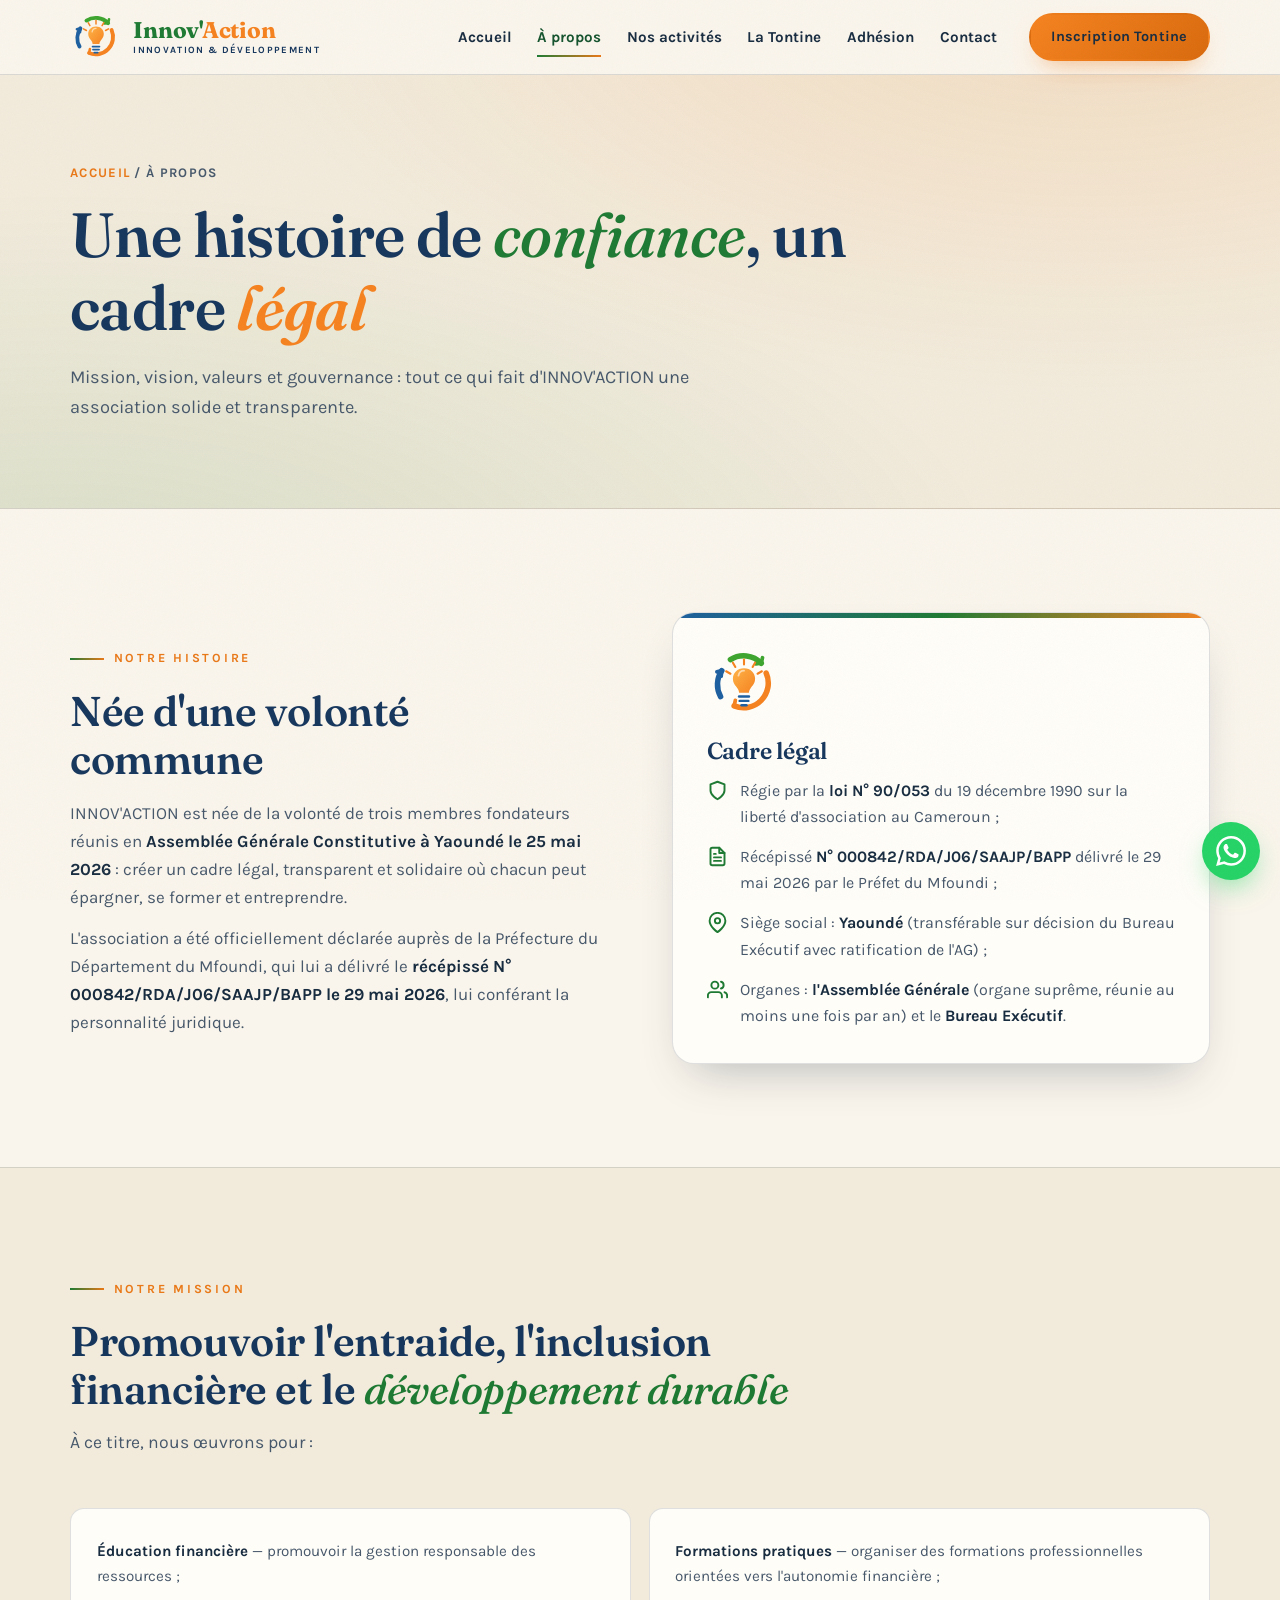
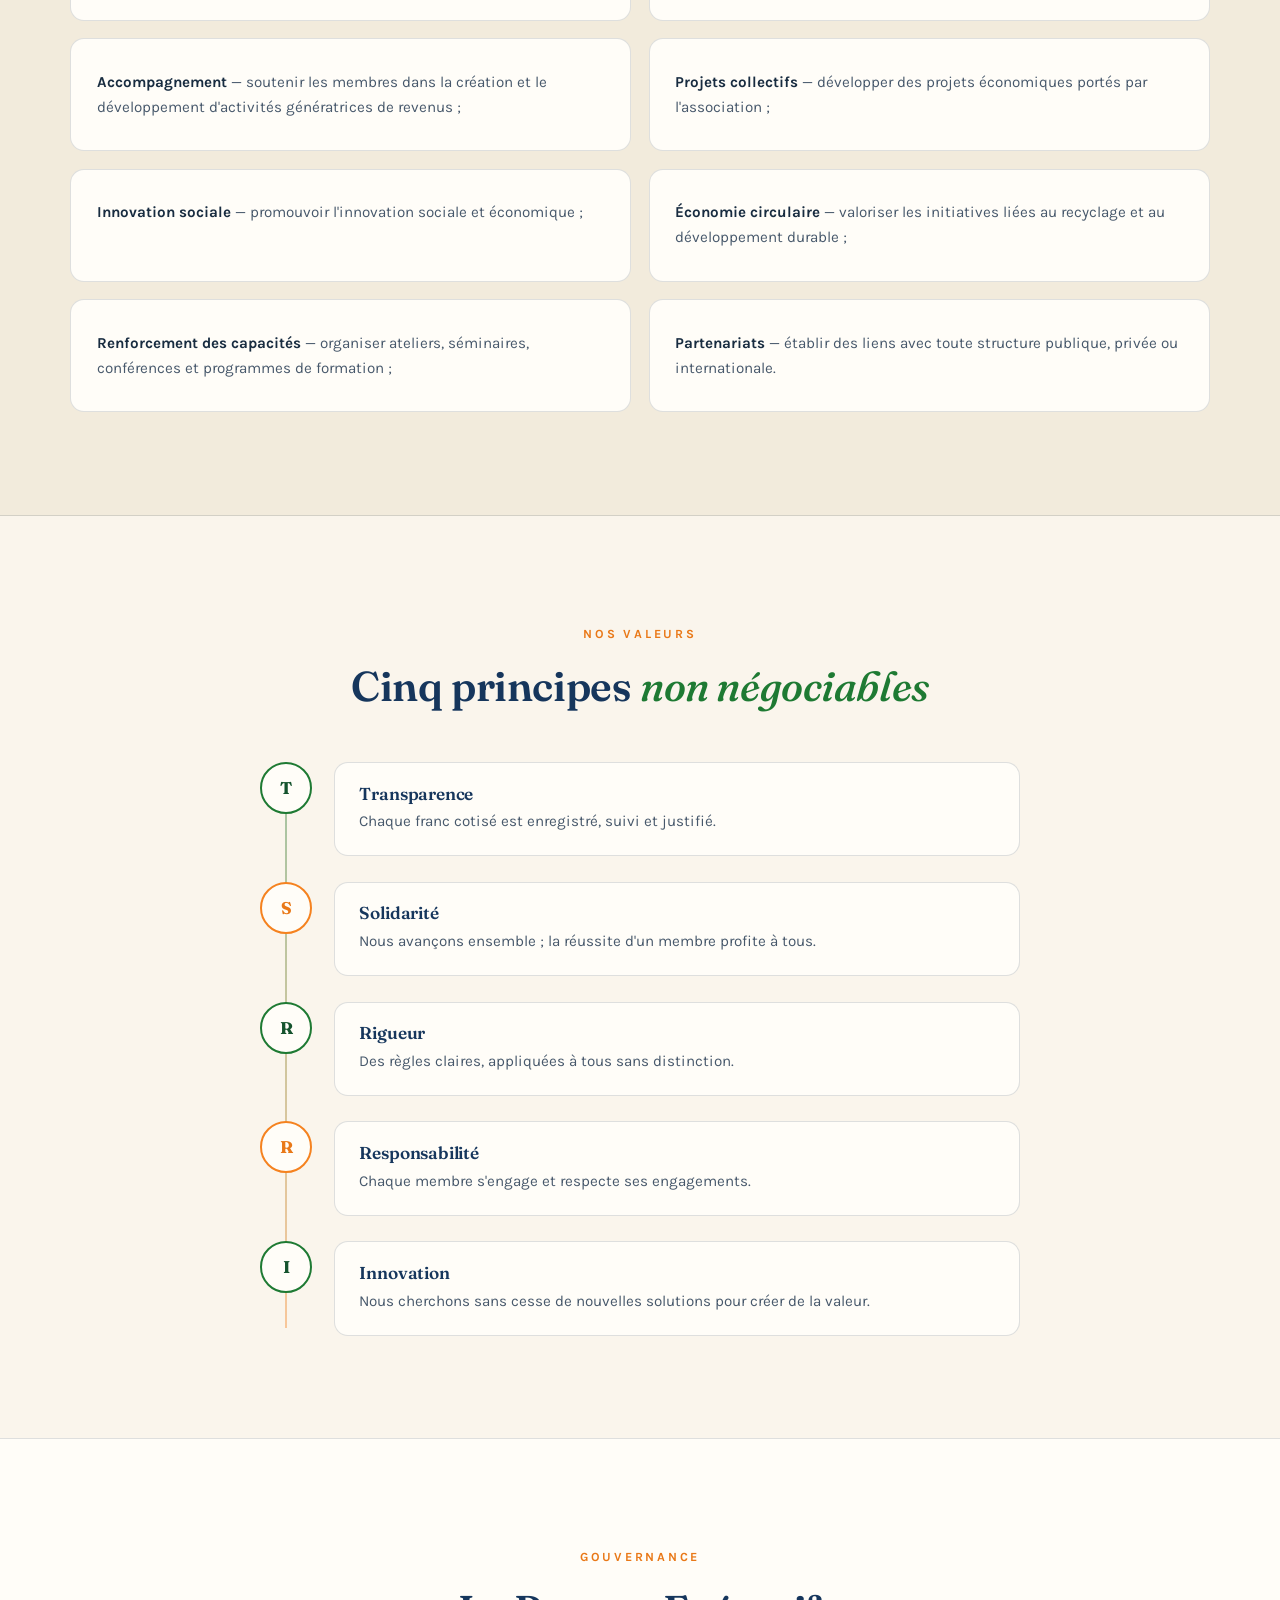
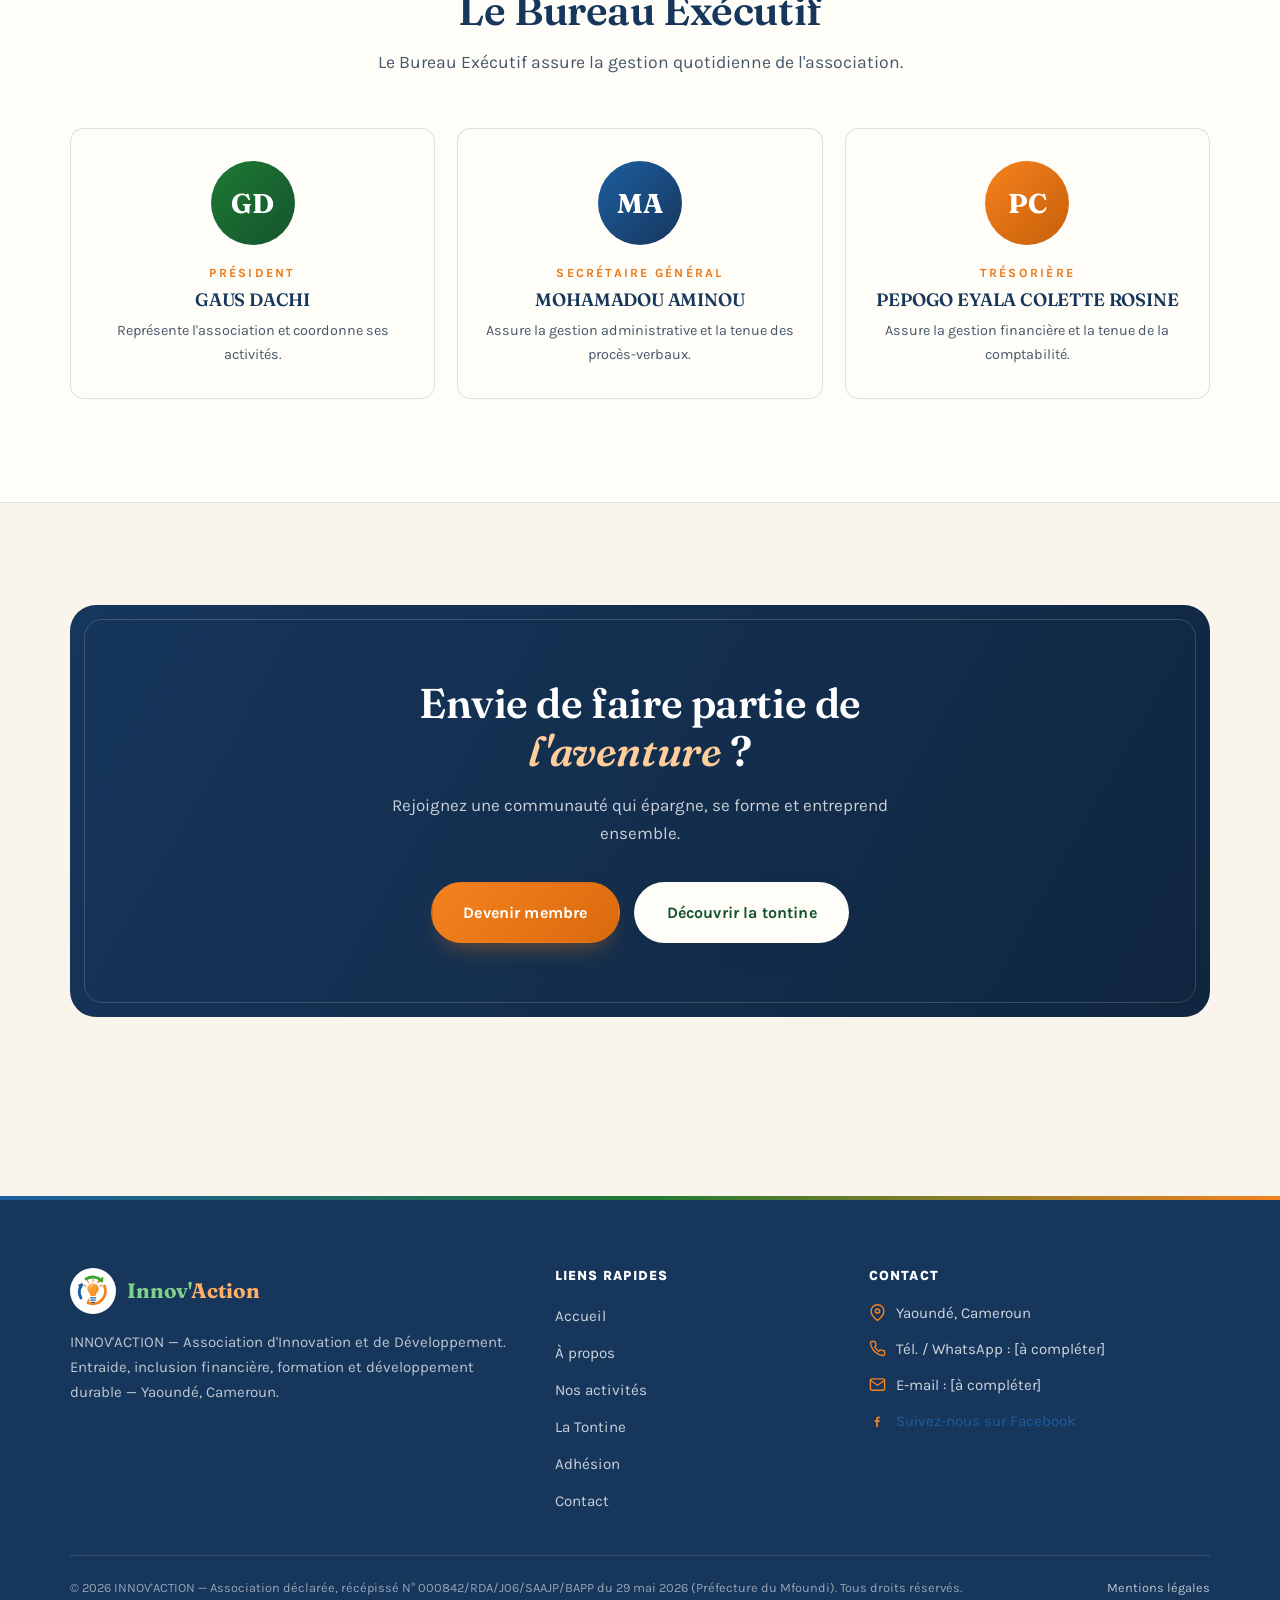
==== a-propos.html @ 5e37031e "Site vitrine INNOV'ACTION : 7 pages, SEO, formulaires WhatsApp, déploiement Docker/Nginx pour Dokplo" ====
<!DOCTYPE html>
<html lang="fr">
<head>
  <meta charset="UTF-8">
  <meta name="viewport" content="width=device-width, initial-scale=1.0">
  <title>À propos — INNOV'ACTION | Mission, valeurs et Bureau Exécutif</title>
  <meta name="description" content="Découvrez l'histoire, la mission, les valeurs et le Bureau Exécutif d'INNOV'ACTION, association d'entraide et de développement déclarée à Yaoundé, Cameroun (récépissé N° 000842, Préfecture du Mfoundi).">
  <link rel="canonical" href="https://www.innovaction-cameroun.org/a-propos.html">
  <meta name="robots" content="index, follow">
  <meta property="og:type" content="website">
  <meta property="og:locale" content="fr_FR">
  <meta property="og:site_name" content="INNOV'ACTION">
  <meta property="og:title" content="À propos d'INNOV'ACTION — Une association légale au service de la communauté">
  <meta property="og:description" content="Histoire, mission, valeurs, Bureau Exécutif et cadre légal de l'association INNOV'ACTION à Yaoundé.">
  <meta property="og:url" content="https://www.innovaction-cameroun.org/a-propos.html">
  <link rel="icon" type="image/svg+xml" href="assets/logo.svg">
  <link rel="preconnect" href="https://fonts.googleapis.com">
  <link rel="preconnect" href="https://fonts.gstatic.com" crossorigin>
  <link href="https://fonts.googleapis.com/css2?family=Fraunces:ital,opsz,wght@0,9..144,400..700;1,9..144,400..700&family=Karla:ital,wght@0,400..800;1,400..800&display=swap" rel="stylesheet">
  <link rel="stylesheet" href="css/style.css">
</head>
<body>

  <header class="site-header">
    <div class="container header-inner">
      <a class="brand" href="index.html" aria-label="INNOV'ACTION — Accueil">
        <img src="assets/logo.svg" alt="Logo INNOV'ACTION" width="52" height="52">
        <span class="brand-text">
          <span class="brand-name"><span class="n1">Innov'</span><span class="n2">Action</span></span>
          <span class="brand-tag">Innovation &amp; Développement</span>
        </span>
      </a>
      <button class="nav-toggle" aria-label="Ouvrir le menu" aria-expanded="false"><span></span></button>
      <nav class="main-nav" aria-label="Navigation principale">
        <a href="index.html">Accueil</a>
        <a href="a-propos.html" class="active">À propos</a>
        <a href="activites.html">Nos activités</a>
        <a href="tontine.html">La Tontine</a>
        <a href="adhesion.html">Adhésion</a>
        <a href="contact.html">Contact</a>
        <span class="nav-cta"><a class="btn btn-orange" href="inscription.html">Inscription Tontine</a></span>
      </nav>
    </div>
  </header>

  <main>

    <div class="page-hero">
      <div class="container">
        <p class="crumbs"><a href="index.html">Accueil</a> / À propos</p>
        <h1>Une histoire de <span class="accent-italic">confiance</span>, un cadre <span style="color:var(--orange-bright); font-style:italic;">légal</span></h1>
        <p class="lead">Mission, vision, valeurs et gouvernance : tout ce qui fait d'INNOV'ACTION une association solide et transparente.</p>
      </div>
    </div>

    <!-- Notre histoire -->
    <section aria-labelledby="histoire-title">
      <div class="container split">
        <div class="reveal">
          <span class="eyebrow">Notre histoire</span>
          <h2 id="histoire-title">Née d'une volonté commune</h2>
          <p style="margin-top:1rem;">
            INNOV'ACTION est née de la volonté de trois membres fondateurs réunis en
            <strong>Assemblée Générale Constitutive à Yaoundé le 25 mai 2026</strong> : créer un cadre légal,
            transparent et solidaire où chacun peut épargner, se former et entreprendre.
          </p>
          <p style="margin-top:0.8rem;">
            L'association a été officiellement déclarée auprès de la Préfecture du Département du Mfoundi,
            qui lui a délivré le <strong>récépissé N° 000842/RDA/J06/SAAJP/BAPP le 29 mai 2026</strong>,
            lui conférant la personnalité juridique.
          </p>
        </div>
        <div class="reveal reveal-d1">
          <div class="hero-card">
            <img class="hc-logo" src="assets/logo.svg" alt="" aria-hidden="true">
            <h3>Cadre légal</h3>
            <ul class="check-list" style="margin-top:0.8rem;">
              <li>
                <svg viewBox="0 0 24 24" fill="none" stroke="currentColor" stroke-width="2.2" stroke-linecap="round" stroke-linejoin="round"><path d="M12 22s8-4 8-10V5l-8-3-8 3v7c0 6 8 10 8 10z"/></svg>
                <span>Régie par la <strong>loi N° 90/053</strong> du 19 décembre 1990 sur la liberté d'association au Cameroun ;</span>
              </li>
              <li>
                <svg viewBox="0 0 24 24" fill="none" stroke="currentColor" stroke-width="2.2" stroke-linecap="round" stroke-linejoin="round"><path d="M14 2H6a2 2 0 0 0-2 2v16a2 2 0 0 0 2 2h12a2 2 0 0 0 2-2V8z"/><path d="M14 2v6h6M16 13H8M16 17H8M10 9H8"/></svg>
                <span>Récépissé <strong>N° 000842/RDA/J06/SAAJP/BAPP</strong> délivré le 29 mai 2026 par le Préfet du Mfoundi ;</span>
              </li>
              <li>
                <svg viewBox="0 0 24 24" fill="none" stroke="currentColor" stroke-width="2.2" stroke-linecap="round" stroke-linejoin="round"><path d="M21 10c0 7-9 13-9 13s-9-6-9-13a9 9 0 0 1 18 0z"/><circle cx="12" cy="10" r="3"/></svg>
                <span>Siège social : <strong>Yaoundé</strong> (transférable sur décision du Bureau Exécutif avec ratification de l'AG) ;</span>
              </li>
              <li>
                <svg viewBox="0 0 24 24" fill="none" stroke="currentColor" stroke-width="2.2" stroke-linecap="round" stroke-linejoin="round"><path d="M17 21v-2a4 4 0 0 0-4-4H5a4 4 0 0 0-4 4v2"/><circle cx="9" cy="7" r="4"/><path d="M23 21v-2a4 4 0 0 0-3-3.87M16 3.13a4 4 0 0 1 0 7.75"/></svg>
                <span>Organes : <strong>l'Assemblée Générale</strong> (organe suprême, réunie au moins une fois par an) et le <strong>Bureau Exécutif</strong>.</span>
              </li>
            </ul>
          </div>
        </div>
      </div>
    </section>

    <!-- Notre mission -->
    <section class="band-cream" aria-labelledby="mission-title">
      <div class="container">
        <div class="section-head reveal">
          <span class="eyebrow">Notre mission</span>
          <h2 id="mission-title">Promouvoir l'entraide, l'inclusion financière et le <span class="accent-italic">développement durable</span></h2>
          <p>À ce titre, nous œuvrons pour :</p>
        </div>
        <div class="cards-grid" style="grid-template-columns:repeat(2, 1fr); gap:1.1rem;">
          <div class="card reveal"><p><strong>Éducation financière</strong> — promouvoir la gestion responsable des ressources ;</p></div>
          <div class="card reveal"><p><strong>Formations pratiques</strong> — organiser des formations professionnelles orientées vers l'autonomie financière ;</p></div>
          <div class="card reveal reveal-d1"><p><strong>Accompagnement</strong> — soutenir les membres dans la création et le développement d'activités génératrices de revenus ;</p></div>
          <div class="card reveal reveal-d1"><p><strong>Projets collectifs</strong> — développer des projets économiques portés par l'association ;</p></div>
          <div class="card reveal reveal-d2"><p><strong>Innovation sociale</strong> — promouvoir l'innovation sociale et économique ;</p></div>
          <div class="card reveal reveal-d2"><p><strong>Économie circulaire</strong> — valoriser les initiatives liées au recyclage et au développement durable ;</p></div>
          <div class="card reveal reveal-d3"><p><strong>Renforcement des capacités</strong> — organiser ateliers, séminaires, conférences et programmes de formation ;</p></div>
          <div class="card reveal reveal-d3"><p><strong>Partenariats</strong> — établir des liens avec toute structure publique, privée ou internationale.</p></div>
        </div>
      </div>
    </section>

    <!-- Nos valeurs -->
    <section aria-labelledby="valeurs-title">
      <div class="container">
        <div class="section-head center reveal">
          <span class="eyebrow">Nos valeurs</span>
          <h2 id="valeurs-title">Cinq principes <span class="accent-italic">non négociables</span></h2>
        </div>
        <div class="vtimeline" style="margin-inline:auto;">
          <div class="vt-item reveal">
            <span class="vt-dot">T</span>
            <div class="vt-body">
              <h3>Transparence</h3>
              <p>Chaque franc cotisé est enregistré, suivi et justifié.</p>
            </div>
          </div>
          <div class="vt-item reveal">
            <span class="vt-dot">S</span>
            <div class="vt-body">
              <h3>Solidarité</h3>
              <p>Nous avançons ensemble ; la réussite d'un membre profite à tous.</p>
            </div>
          </div>
          <div class="vt-item reveal">
            <span class="vt-dot">R</span>
            <div class="vt-body">
              <h3>Rigueur</h3>
              <p>Des règles claires, appliquées à tous sans distinction.</p>
            </div>
          </div>
          <div class="vt-item reveal">
            <span class="vt-dot">R</span>
            <div class="vt-body">
              <h3>Responsabilité</h3>
              <p>Chaque membre s'engage et respecte ses engagements.</p>
            </div>
          </div>
          <div class="vt-item reveal">
            <span class="vt-dot">I</span>
            <div class="vt-body">
              <h3>Innovation</h3>
              <p>Nous cherchons sans cesse de nouvelles solutions pour créer de la valeur.</p>
            </div>
          </div>
        </div>
      </div>
    </section>

    <!-- Bureau Exécutif -->
    <section class="band-paper" aria-labelledby="bureau-title">
      <div class="container">
        <div class="section-head center reveal">
          <span class="eyebrow">Gouvernance</span>
          <h2 id="bureau-title">Le Bureau Exécutif</h2>
          <p>Le Bureau Exécutif assure la gestion quotidienne de l'association.</p>
        </div>
        <div class="team-grid">
          <div class="team-card reveal">
            <div class="team-avatar" style="background:linear-gradient(135deg, var(--green), var(--green-deep));">GD</div>
            <span class="role">Président</span>
            <h3>GAUS DACHI</h3>
            <p>Représente l'association et coordonne ses activités.</p>
          </div>
          <div class="team-card reveal reveal-d1">
            <div class="team-avatar" style="background:linear-gradient(135deg, var(--blue), var(--blue-deep));">MA</div>
            <span class="role">Secrétaire Général</span>
            <h3>MOHAMADOU AMINOU</h3>
            <p>Assure la gestion administrative et la tenue des procès-verbaux.</p>
          </div>
          <div class="team-card reveal reveal-d2">
            <div class="team-avatar" style="background:linear-gradient(135deg, var(--orange-bright), #c75f08);">PC</div>
            <span class="role">Trésorière</span>
            <h3>PEPOGO EYALA COLETTE ROSINE</h3>
            <p>Assure la gestion financière et la tenue de la comptabilité.</p>
          </div>
        </div>
      </div>
    </section>

    <!-- CTA -->
    <section aria-label="Appel à l'action">
      <div class="container">
        <div class="cta-final reveal">
          <h2>Envie de faire partie de <em>l'aventure</em>&nbsp;?</h2>
          <p>Rejoignez une communauté qui épargne, se forme et entreprend ensemble.</p>
          <div class="actions">
            <a class="btn btn-orange" href="adhesion.html">Devenir membre</a>
            <a class="btn btn-light" href="tontine.html">Découvrir la tontine</a>
          </div>
        </div>
      </div>
    </section>

  </main>

  <footer class="site-footer">
    <div class="container">
      <div class="footer-grid">
        <div>
          <div class="footer-brand">
            <img src="assets/logo.svg" alt="Logo INNOV'ACTION" width="46" height="46">
            <span class="brand-name"><span class="n1">Innov'</span><span class="n2">Action</span></span>
          </div>
          <p>INNOV'ACTION — Association d'Innovation et de Développement. Entraide, inclusion financière, formation et développement durable — Yaoundé, Cameroun.</p>
        </div>
        <div>
          <h4>Liens rapides</h4>
          <ul class="footer-links">
            <li><a href="index.html">Accueil</a></li>
            <li><a href="a-propos.html">À propos</a></li>
            <li><a href="activites.html">Nos activités</a></li>
            <li><a href="tontine.html">La Tontine</a></li>
            <li><a href="adhesion.html">Adhésion</a></li>
            <li><a href="contact.html">Contact</a></li>
          </ul>
        </div>
        <div>
          <h4>Contact</h4>
          <ul class="footer-contact">
            <li>
              <svg viewBox="0 0 24 24" fill="none" stroke="currentColor" stroke-width="2" stroke-linecap="round" stroke-linejoin="round"><path d="M21 10c0 7-9 13-9 13s-9-6-9-13a9 9 0 0 1 18 0z"/><circle cx="12" cy="10" r="3"/></svg>
              Yaoundé, Cameroun
            </li>
            <li>
              <svg viewBox="0 0 24 24" fill="none" stroke="currentColor" stroke-width="2" stroke-linecap="round" stroke-linejoin="round"><path d="M22 16.92v3a2 2 0 0 1-2.18 2 19.79 19.79 0 0 1-8.63-3.07 19.5 19.5 0 0 1-6-6 19.79 19.79 0 0 1-3.07-8.67A2 2 0 0 1 4.11 2h3a2 2 0 0 1 2 1.72c.127.96.361 1.903.7 2.81a2 2 0 0 1-.45 2.11L8.09 9.91a16 16 0 0 0 6 6l1.27-1.27a2 2 0 0 1 2.11-.45c.907.339 1.85.573 2.81.7A2 2 0 0 1 22 16.92z"/></svg>
              Tél. / WhatsApp : [à compléter]
            </li>
            <li>
              <svg viewBox="0 0 24 24" fill="none" stroke="currentColor" stroke-width="2" stroke-linecap="round" stroke-linejoin="round"><path d="M4 4h16c1.1 0 2 .9 2 2v12c0 1.1-.9 2-2 2H4c-1.1 0-2-.9-2-2V6c0-1.1.9-2 2-2z"/><path d="M22 6l-10 7L2 6"/></svg>
              E-mail : [à compléter]
            </li>
            <li>
              <svg viewBox="0 0 24 24" fill="currentColor"><path d="M13.5 9H15V6.5h-1.5c-1.933 0-3.5 1.567-3.5 3.5v1.5H8v2.5h2V21h2.5v-7H15l.5-2.5h-3V10a1 1 0 0 1 1-1z"/></svg>
              <a href="https://www.facebook.com/share/1DivfpZUDF/" target="_blank" rel="noopener">Suivez-nous sur Facebook</a>
            </li>
          </ul>
        </div>
      </div>
      <div class="footer-legal">
        <span>© 2026 INNOV'ACTION — Association déclarée, récépissé N° 000842/RDA/J06/SAAJP/BAPP du 29 mai 2026 (Préfecture du Mfoundi). Tous droits réservés.</span>
        <a href="mentions-legales.html">Mentions légales</a>
      </div>
    </div>
  </footer>

  <a class="wa-float" href="#" target="_blank" rel="noopener" aria-label="Discuter sur WhatsApp">
    <svg viewBox="0 0 24 24" fill="currentColor"><path d="M17.472 14.382c-.297-.149-1.758-.867-2.03-.967-.273-.099-.471-.148-.67.15-.197.297-.767.966-.94 1.164-.173.199-.347.223-.644.075-.297-.15-1.255-.463-2.39-1.475-.883-.788-1.48-1.761-1.653-2.059-.173-.297-.018-.458.13-.606.134-.133.298-.347.446-.52.149-.174.198-.298.298-.497.099-.198.05-.371-.025-.52-.075-.149-.669-1.612-.916-2.207-.242-.579-.487-.5-.669-.51-.173-.008-.371-.01-.57-.01-.198 0-.52.074-.792.372-.272.297-1.04 1.016-1.04 2.479 0 1.462 1.065 2.875 1.213 3.074.149.198 2.096 3.2 5.077 4.487.709.306 1.262.489 1.694.625.712.227 1.36.195 1.871.118.571-.085 1.758-.719 2.006-1.413.248-.694.248-1.289.173-1.413-.074-.124-.272-.198-.57-.347m-5.421 7.403h-.004a9.87 9.87 0 0 1-5.031-1.378l-.361-.214-3.741.982.998-3.648-.235-.374a9.86 9.86 0 0 1-1.51-5.26c.001-5.45 4.436-9.884 9.888-9.884 2.64 0 5.122 1.03 6.988 2.898a9.825 9.825 0 0 1 2.893 6.994c-.003 5.45-4.437 9.884-9.885 9.884m8.413-18.297A11.815 11.815 0 0 0 12.05 0C5.495 0 .16 5.335.157 11.892c0 2.096.547 4.142 1.588 5.945L.057 24l6.305-1.654a11.882 11.882 0 0 0 5.683 1.448h.005c6.554 0 11.89-5.335 11.893-11.893a11.821 11.821 0 0 0-3.48-8.413z"/></svg>
  </a>

  <script src="js/main.js"></script>
</body>
</html>
---- css/style.css ----
/* ============================================================
   INNOV'ACTION — Association d'Innovation et de Développement
   Design system « Héritage & Confiance »
   Palette issue du logo : vert (action), orange (énergie),
   bleu (confiance) sur fond ivoire premium.
   ============================================================ */

:root {
  /* Couleurs de marque */
  --green: #1e7a33;
  --green-deep: #14532d;
  --green-soft: #e4f0e2;
  --orange: #e97817;
  --orange-bright: #f5821f;
  --orange-soft: #fdeedd;
  --blue: #1d5fa0;
  --blue-deep: #16365c;
  --blue-soft: #e3edf7;

  /* Neutres chaleureux */
  --ivory: #faf5ec;
  --cream: #f2ebdc;
  --paper: #fffdf8;
  --ink: #182c40;
  --ink-soft: #47586b;
  --line: rgba(24, 44, 64, 0.14);

  /* Typographie */
  --font-display: "Fraunces", Georgia, serif;
  --font-body: "Karla", "Segoe UI", sans-serif;

  --radius: 14px;
  --shadow-soft: 0 10px 34px -14px rgba(24, 44, 64, 0.22);
  --shadow-lift: 0 22px 48px -20px rgba(24, 44, 64, 0.32);
  --transition: 0.28s cubic-bezier(0.33, 1, 0.68, 1);
}

* { margin: 0; padding: 0; box-sizing: border-box; }

html { scroll-behavior: smooth; }

body {
  font-family: var(--font-body);
  font-size: 1.0625rem;
  line-height: 1.65;
  color: var(--ink);
  background-color: var(--ivory);
  -webkit-font-smoothing: antialiased;
  overflow-x: hidden;
}

/* Grain léger, texture papier vintage */
body::before {
  content: "";
  position: fixed;
  inset: 0;
  pointer-events: none;
  z-index: 2000;
  opacity: 0.05;
  background-image: url("data:image/svg+xml,%3Csvg xmlns='http://www.w3.org/2000/svg' width='140' height='140'%3E%3Cfilter id='n'%3E%3CfeTurbulence type='fractalNoise' baseFrequency='0.85' numOctaves='2'/%3E%3C/filter%3E%3Crect width='140' height='140' filter='url(%23n)' opacity='0.6'/%3E%3C/svg%3E");
}

img, svg { max-width: 100%; display: block; }

a { color: var(--blue); text-decoration: none; }
a:hover { color: var(--green-deep); }

h1, h2, h3, h4 {
  font-family: var(--font-display);
  font-weight: 600;
  line-height: 1.16;
  color: var(--blue-deep);
  letter-spacing: -0.01em;
}

h1 { font-size: clamp(2.3rem, 5.2vw, 3.9rem); }
h2 { font-size: clamp(1.75rem, 3.4vw, 2.6rem); }
h3 { font-size: clamp(1.2rem, 2vw, 1.45rem); }

p { color: var(--ink-soft); }

strong { color: var(--ink); }

.container {
  width: min(1140px, 92%);
  margin-inline: auto;
}

section { padding: clamp(4rem, 8vw, 6.5rem) 0; position: relative; }

/* ---------- Éléments éditoriaux ---------- */

.eyebrow {
  display: inline-flex;
  align-items: center;
  gap: 0.6rem;
  font-size: 0.78rem;
  font-weight: 700;
  letter-spacing: 0.22em;
  text-transform: uppercase;
  color: var(--orange);
  margin-bottom: 1.1rem;
}
.eyebrow::before {
  content: "";
  width: 34px;
  height: 2px;
  background: linear-gradient(90deg, var(--green), var(--orange));
}

.section-head { max-width: 720px; margin-bottom: clamp(2.2rem, 4vw, 3.4rem); }
.section-head.center { margin-inline: auto; text-align: center; }
.section-head.center .eyebrow { justify-content: center; }
.section-head.center .eyebrow::before { display: none; }
.section-head.center .eyebrow::after { display: none; }
.section-head p { margin-top: 0.9rem; font-size: 1.1rem; }

.accent-italic {
  font-style: italic;
  font-weight: 500;
  color: var(--green);
}

/* ---------- Boutons ---------- */

.btn {
  display: inline-flex;
  align-items: center;
  justify-content: center;
  gap: 0.55rem;
  padding: 0.95rem 1.9rem;
  border-radius: 999px;
  font-family: var(--font-body);
  font-size: 1rem;
  font-weight: 700;
  letter-spacing: 0.01em;
  cursor: pointer;
  border: 2px solid transparent;
  transition: transform var(--transition), box-shadow var(--transition), background var(--transition), color var(--transition);
  text-align: center;
}
.btn svg { width: 18px; height: 18px; flex: none; }

.btn-primary {
  background: linear-gradient(135deg, var(--green) 0%, var(--green-deep) 100%);
  color: #fff;
  box-shadow: 0 12px 26px -12px rgba(30, 122, 51, 0.55);
}
.btn-primary:hover {
  transform: translateY(-2px);
  box-shadow: 0 18px 32px -12px rgba(30, 122, 51, 0.6);
  color: #fff;
}

.btn-orange {
  background: linear-gradient(135deg, var(--orange-bright) 0%, #d96a0d 100%);
  color: #fff;
  box-shadow: 0 12px 26px -12px rgba(233, 120, 23, 0.55);
}
.btn-orange:hover {
  transform: translateY(-2px);
  box-shadow: 0 18px 32px -12px rgba(233, 120, 23, 0.62);
  color: #fff;
}

.btn-outline {
  background: transparent;
  border-color: var(--blue-deep);
  color: var(--blue-deep);
}
.btn-outline:hover {
  background: var(--blue-deep);
  color: #fff;
  transform: translateY(-2px);
}

.btn-light {
  background: var(--paper);
  color: var(--green-deep);
  box-shadow: var(--shadow-soft);
}
.btn-light:hover { transform: translateY(-2px); color: var(--green-deep); }

/* ---------- Header ---------- */

.site-header {
  position: sticky;
  top: 0;
  z-index: 1000;
  background: rgba(250, 245, 236, 0.92);
  backdrop-filter: blur(12px);
  border-bottom: 1px solid var(--line);
}

.header-inner {
  display: flex;
  align-items: center;
  justify-content: space-between;
  gap: 1.5rem;
  padding: 0.7rem 0;
}

.brand {
  display: flex;
  align-items: center;
  gap: 0.7rem;
  flex: none;
}
.brand img { width: 52px; height: 52px; }
.brand-text { line-height: 1.05; }
.brand-name {
  font-family: var(--font-display);
  font-size: 1.42rem;
  font-weight: 700;
  letter-spacing: -0.01em;
}
.brand-name .n1 { color: var(--green); }
.brand-name .n2 { color: var(--orange-bright); }
.brand-tag {
  display: block;
  font-size: 0.6rem;
  font-weight: 700;
  letter-spacing: 0.14em;
  text-transform: uppercase;
  color: var(--blue-deep);
  margin-top: 2px;
}

.main-nav { display: flex; align-items: center; gap: 1.6rem; }
.main-nav a {
  font-size: 0.95rem;
  font-weight: 700;
  color: var(--ink);
  position: relative;
  padding: 0.3rem 0;
}
.main-nav a::after {
  content: "";
  position: absolute;
  left: 0; bottom: -2px;
  width: 0%;
  height: 2px;
  background: linear-gradient(90deg, var(--green), var(--orange));
  transition: width var(--transition);
}
.main-nav a:hover::after, .main-nav a.active::after { width: 100%; }
.main-nav a.active { color: var(--green-deep); }

.nav-cta { margin-left: 0.4rem; }
.nav-cta .btn { padding: 0.62rem 1.3rem; font-size: 0.9rem; }

.nav-toggle {
  display: none;
  background: none;
  border: none;
  cursor: pointer;
  width: 44px; height: 44px;
  border-radius: 10px;
  align-items: center;
  justify-content: center;
}
.nav-toggle span, .nav-toggle span::before, .nav-toggle span::after {
  content: "";
  display: block;
  width: 24px; height: 2.5px;
  background: var(--blue-deep);
  border-radius: 2px;
  position: relative;
  transition: transform 0.3s ease, opacity 0.3s ease;
}
.nav-toggle span::before { position: absolute; top: -8px; }
.nav-toggle span::after { position: absolute; top: 8px; }
.nav-open .nav-toggle span { background: transparent; }
.nav-open .nav-toggle span::before { transform: translateY(8px) rotate(45deg); }
.nav-open .nav-toggle span::after { transform: translateY(-8px) rotate(-45deg); }

/* ---------- Hero ---------- */

.hero {
  position: relative;
  padding: clamp(4.5rem, 9vw, 7.5rem) 0 clamp(4rem, 8vw, 6.5rem);
  overflow: hidden;
}
.hero::before {
  content: "";
  position: absolute;
  top: -220px; right: -180px;
  width: 640px; height: 640px;
  border-radius: 50%;
  background: radial-gradient(circle, rgba(245, 130, 31, 0.16), transparent 65%);
}
.hero::after {
  content: "";
  position: absolute;
  bottom: -260px; left: -200px;
  width: 700px; height: 700px;
  border-radius: 50%;
  background: radial-gradient(circle, rgba(30, 122, 51, 0.13), transparent 65%);
}

.hero-grid {
  position: relative;
  z-index: 1;
  display: grid;
  grid-template-columns: 1.15fr 0.85fr;
  gap: clamp(2.5rem, 5vw, 4.5rem);
  align-items: center;
}

.hero-badge {
  display: inline-flex;
  align-items: center;
  gap: 0.55rem;
  background: var(--paper);
  border: 1px solid var(--line);
  border-radius: 999px;
  padding: 0.45rem 1.05rem;
  font-size: 0.82rem;
  font-weight: 700;
  color: var(--green-deep);
  box-shadow: var(--shadow-soft);
  margin-bottom: 1.6rem;
}
.hero-badge .dot {
  width: 9px; height: 9px;
  border-radius: 50%;
  background: var(--green);
  box-shadow: 0 0 0 4px rgba(30, 122, 51, 0.18);
}

.hero h1 .hl-green { color: var(--green); }
.hero h1 .hl-orange { color: var(--orange-bright); font-style: italic; }

.hero-sub {
  margin-top: 1.4rem;
  font-size: 1.14rem;
  max-width: 560px;
}

.hero-actions {
  display: flex;
  flex-wrap: wrap;
  gap: 0.9rem;
  margin-top: 2.2rem;
}

.hero-trust {
  display: flex;
  flex-wrap: wrap;
  gap: 1.4rem 2.2rem;
  margin-top: 2.6rem;
  padding-top: 1.7rem;
  border-top: 1px solid var(--line);
}
.hero-trust .item { font-size: 0.86rem; color: var(--ink-soft); display: flex; gap: 0.5rem; align-items: flex-start; }
.hero-trust .item svg { width: 17px; height: 17px; flex: none; margin-top: 2px; }

/* Carte visuelle du hero */
.hero-visual { position: relative; }
.hero-card {
  background: var(--paper);
  border: 1px solid var(--line);
  border-radius: 22px;
  padding: 2.1rem;
  box-shadow: var(--shadow-lift);
  position: relative;
  overflow: hidden;
}
.hero-card::before {
  content: "";
  position: absolute;
  top: 0; left: 0; right: 0;
  height: 5px;
  background: linear-gradient(90deg, var(--blue), var(--green), var(--orange-bright));
}
.hero-card .hc-logo { width: 74px; margin-bottom: 1.1rem; }
.hero-card h3 { margin-bottom: 0.4rem; }
.hero-card .hc-sub { font-size: 0.9rem; margin-bottom: 1.3rem; }
.hc-rows { display: grid; gap: 0.75rem; }
.hc-row {
  display: flex;
  align-items: center;
  gap: 0.8rem;
  background: var(--ivory);
  border: 1px solid var(--line);
  border-radius: 12px;
  padding: 0.75rem 0.95rem;
  font-size: 0.92rem;
  font-weight: 700;
  color: var(--ink);
}
.hc-row .ic {
  width: 36px; height: 36px;
  border-radius: 10px;
  display: grid;
  place-items: center;
  flex: none;
  color: #fff;
}
.ic-green { background: var(--green); }
.ic-orange { background: var(--orange-bright); }
.ic-blue { background: var(--blue); }
.hc-row .ic svg { width: 18px; height: 18px; }

.hero-stamp {
  position: absolute;
  bottom: -26px;
  left: -26px;
  background: var(--blue-deep);
  color: #fff;
  border-radius: 16px;
  padding: 1rem 1.3rem;
  box-shadow: var(--shadow-lift);
  font-size: 0.8rem;
  line-height: 1.45;
  max-width: 250px;
  transform: rotate(-2deg);
}
.hero-stamp strong { color: #ffce9a; display: block; font-size: 0.86rem; }

/* ---------- Bandeau marquee valeurs ---------- */

.values-strip {
  background: var(--blue-deep);
  padding: 1.05rem 0;
  overflow: hidden;
}
.values-track {
  display: flex;
  gap: 3.2rem;
  white-space: nowrap;
  animation: marquee 30s linear infinite;
  width: max-content;
}
.values-track span {
  color: rgba(255, 255, 255, 0.9);
  font-family: var(--font-display);
  font-style: italic;
  font-size: 1.04rem;
  display: inline-flex;
  align-items: center;
  gap: 3.2rem;
}
.values-track span::after {
  content: "✦";
  color: var(--orange-bright);
  font-style: normal;
  font-size: 0.8rem;
}
@keyframes marquee {
  from { transform: translateX(0); }
  to { transform: translateX(-50%); }
}

/* ---------- Cartes services ---------- */

.cards-grid {
  display: grid;
  grid-template-columns: repeat(4, 1fr);
  gap: 1.4rem;
}
.card {
  background: var(--paper);
  border: 1px solid var(--line);
  border-radius: var(--radius);
  padding: 1.9rem 1.6rem;
  position: relative;
  transition: transform var(--transition), box-shadow var(--transition), border-color var(--transition);
  display: flex;
  flex-direction: column;
}
.card:hover {
  transform: translateY(-6px);
  box-shadow: var(--shadow-lift);
  border-color: transparent;
}
.card .card-num {
  font-family: var(--font-display);
  font-style: italic;
  font-size: 0.9rem;
  color: var(--orange);
  margin-bottom: 1.1rem;
}
.card .card-icon {
  width: 52px; height: 52px;
  border-radius: 14px;
  display: grid;
  place-items: center;
  color: #fff;
  margin-bottom: 1.2rem;
}
.card .card-icon svg { width: 25px; height: 25px; }
.card h3 { margin-bottom: 0.6rem; font-size: 1.18rem; }
.card p { font-size: 0.95rem; flex: 1; }
.card .card-link {
  margin-top: 1.2rem;
  font-weight: 700;
  font-size: 0.9rem;
  color: var(--green-deep);
  display: inline-flex;
  align-items: center;
  gap: 0.4rem;
}
.card .card-link::after { content: "→"; transition: transform var(--transition); }
.card:hover .card-link::after { transform: translateX(5px); }

/* ---------- Section alternée (image/texte) ---------- */

.split {
  display: grid;
  grid-template-columns: 1fr 1fr;
  gap: clamp(2.5rem, 5vw, 4.5rem);
  align-items: center;
}

.check-list { list-style: none; display: grid; gap: 0.85rem; margin-top: 1.4rem; }
.check-list li {
  display: flex;
  gap: 0.75rem;
  align-items: flex-start;
  color: var(--ink-soft);
  font-size: 1rem;
}
.check-list li svg {
  width: 21px; height: 21px;
  flex: none;
  margin-top: 2px;
  color: var(--green);
}
.check-list li strong { color: var(--ink); }

/* ---------- Étapes (comment ça marche) ---------- */

.steps {
  counter-reset: step;
  display: grid;
  grid-template-columns: repeat(3, 1fr);
  gap: 1.4rem;
}
.step {
  counter-increment: step;
  background: var(--paper);
  border: 1px solid var(--line);
  border-radius: var(--radius);
  padding: 1.8rem 1.5rem;
  position: relative;
}
.step::before {
  content: "0" counter(step);
  font-family: var(--font-display);
  font-style: italic;
  font-size: 2.6rem;
  font-weight: 600;
  color: transparent;
  -webkit-text-stroke: 1.4px var(--orange);
  display: block;
  margin-bottom: 0.7rem;
  line-height: 1;
}
.step h3 { font-size: 1.1rem; margin-bottom: 0.45rem; }
.step p { font-size: 0.94rem; }

/* ---------- Chiffres clés ---------- */

.stats-band {
  background: linear-gradient(135deg, var(--green-deep) 0%, #0d3a1f 60%, var(--blue-deep) 130%);
  color: #fff;
  border-radius: 26px;
  padding: clamp(2.4rem, 5vw, 3.6rem);
  display: grid;
  grid-template-columns: repeat(4, 1fr);
  gap: 2rem;
  position: relative;
  overflow: hidden;
}
.stats-band::before {
  content: "";
  position: absolute;
  top: -80px; right: -60px;
  width: 320px; height: 320px;
  border-radius: 50%;
  background: radial-gradient(circle, rgba(245, 130, 31, 0.28), transparent 68%);
}
.stat { position: relative; }
.stat .num {
  font-family: var(--font-display);
  font-size: clamp(1.9rem, 3.4vw, 2.7rem);
  font-weight: 700;
  color: #ffce9a;
  line-height: 1.1;
}
.stat .lbl { font-size: 0.9rem; color: rgba(255, 255, 255, 0.82); margin-top: 0.35rem; }

/* ---------- Citation / réassurance ---------- */

.quote-block {
  max-width: 820px;
  margin-inline: auto;
  text-align: center;
}
.quote-block blockquote {
  font-family: var(--font-display);
  font-style: italic;
  font-size: clamp(1.4rem, 2.8vw, 2rem);
  color: var(--blue-deep);
  line-height: 1.4;
}
.quote-block blockquote .q-mark { color: var(--orange-bright); font-size: 1.4em; }
.quote-block cite {
  display: block;
  margin-top: 1.4rem;
  font-style: normal;
  font-size: 0.9rem;
  font-weight: 700;
  letter-spacing: 0.14em;
  text-transform: uppercase;
  color: var(--green);
}

/* ---------- CTA final ---------- */

.cta-final {
  background: linear-gradient(120deg, var(--blue-deep) 0%, #10263f 100%);
  border-radius: 26px;
  padding: clamp(2.8rem, 6vw, 4.6rem);
  text-align: center;
  position: relative;
  overflow: hidden;
}
.cta-final::before {
  content: "";
  position: absolute;
  inset: 14px;
  border: 1px solid rgba(255, 255, 255, 0.16);
  border-radius: 18px;
  pointer-events: none;
}
.cta-final h2 { color: #fff; max-width: 640px; margin-inline: auto; }
.cta-final h2 em { color: #ffce9a; font-style: italic; }
.cta-final p { color: rgba(255, 255, 255, 0.78); margin-top: 1rem; max-width: 540px; margin-inline: auto; }
.cta-final .actions {
  display: flex;
  flex-wrap: wrap;
  justify-content: center;
  gap: 0.9rem;
  margin-top: 2.2rem;
}

/* ---------- Page hero interne ---------- */

.page-hero {
  background:
    radial-gradient(ellipse at 85% -20%, rgba(245, 130, 31, 0.14), transparent 55%),
    radial-gradient(ellipse at 5% 120%, rgba(30, 122, 51, 0.12), transparent 55%),
    var(--cream);
  border-bottom: 1px solid var(--line);
  padding: clamp(3.4rem, 7vw, 5.4rem) 0;
}
.page-hero .crumbs {
  font-size: 0.82rem;
  font-weight: 700;
  letter-spacing: 0.1em;
  text-transform: uppercase;
  color: var(--ink-soft);
  margin-bottom: 1rem;
}
.page-hero .crumbs a { color: var(--orange); }
.page-hero h1 { max-width: 780px; }
.page-hero .lead {
  margin-top: 1.1rem;
  font-size: 1.14rem;
  max-width: 680px;
}

/* ---------- Timeline verticale ---------- */

.vtimeline { position: relative; display: grid; gap: 1.6rem; max-width: 760px; }
.vtimeline::before {
  content: "";
  position: absolute;
  left: 25px; top: 8px; bottom: 8px;
  width: 2px;
  background: linear-gradient(var(--green), var(--orange-bright));
  opacity: 0.4;
}
.vt-item { display: flex; gap: 1.4rem; position: relative; }
.vt-item .vt-dot {
  width: 52px; height: 52px;
  flex: none;
  border-radius: 50%;
  background: var(--paper);
  border: 2px solid var(--green);
  display: grid;
  place-items: center;
  font-family: var(--font-display);
  font-weight: 700;
  color: var(--green-deep);
  z-index: 1;
}
.vt-item:nth-child(even) .vt-dot { border-color: var(--orange-bright); color: var(--orange); }
.vt-body {
  background: var(--paper);
  border: 1px solid var(--line);
  border-radius: var(--radius);
  padding: 1.3rem 1.5rem;
  flex: 1;
}
.vt-body h3 { font-size: 1.08rem; margin-bottom: 0.35rem; }
.vt-body p { font-size: 0.95rem; }

/* ---------- Accordéon FAQ ---------- */

.faq-list { display: grid; gap: 0.9rem; max-width: 820px; margin-inline: auto; }
.faq-item {
  background: var(--paper);
  border: 1px solid var(--line);
  border-radius: var(--radius);
  overflow: hidden;
  transition: box-shadow var(--transition);
}
.faq-item[open] { box-shadow: var(--shadow-soft); }
.faq-item summary {
  list-style: none;
  cursor: pointer;
  padding: 1.15rem 1.4rem;
  font-weight: 700;
  font-family: var(--font-display);
  font-size: 1.06rem;
  color: var(--blue-deep);
  display: flex;
  justify-content: space-between;
  align-items: center;
  gap: 1rem;
}
.faq-item summary::-webkit-details-marker { display: none; }
.faq-item summary::after {
  content: "+";
  font-size: 1.5rem;
  color: var(--orange-bright);
  flex: none;
  transition: transform var(--transition);
  line-height: 1;
}
.faq-item[open] summary::after { transform: rotate(45deg); }
.faq-item .faq-body { padding: 0 1.4rem 1.25rem; font-size: 0.97rem; color: var(--ink-soft); }

/* ---------- Tableaux membres / équipe ---------- */

.team-grid { display: grid; grid-template-columns: repeat(3, 1fr); gap: 1.4rem; }
.team-card {
  background: var(--paper);
  border: 1px solid var(--line);
  border-radius: var(--radius);
  padding: 2rem 1.6rem;
  text-align: center;
  transition: transform var(--transition), box-shadow var(--transition);
}
.team-card:hover { transform: translateY(-5px); box-shadow: var(--shadow-lift); }
.team-avatar {
  width: 84px; height: 84px;
  border-radius: 50%;
  margin: 0 auto 1.1rem;
  display: grid;
  place-items: center;
  font-family: var(--font-display);
  font-size: 1.7rem;
  font-weight: 700;
  color: #fff;
}
.team-card .role {
  font-size: 0.78rem;
  font-weight: 700;
  letter-spacing: 0.18em;
  text-transform: uppercase;
  color: var(--orange);
  margin-bottom: 0.4rem;
  display: block;
}
.team-card h3 { font-size: 1.12rem; margin-bottom: 0.5rem; }
.team-card p { font-size: 0.9rem; }

/* ---------- Formulaires ---------- */

.form-shell {
  background: var(--paper);
  border: 1px solid var(--line);
  border-radius: 22px;
  padding: clamp(1.8rem, 4vw, 3rem);
  box-shadow: var(--shadow-soft);
  max-width: 860px;
  margin-inline: auto;
}

.form-section-title {
  display: flex;
  align-items: center;
  gap: 0.85rem;
  margin: 2.4rem 0 1.3rem;
  font-family: var(--font-display);
  font-size: 1.22rem;
  color: var(--blue-deep);
}
.form-section-title:first-of-type { margin-top: 0; }
.form-section-title .badge {
  width: 34px; height: 34px;
  flex: none;
  border-radius: 10px;
  background: var(--green-soft);
  color: var(--green-deep);
  display: grid;
  place-items: center;
  font-family: var(--font-body);
  font-size: 0.9rem;
  font-weight: 800;
}
.form-section-title::after {
  content: "";
  flex: 1;
  height: 1px;
  background: var(--line);
}

.form-grid { display: grid; grid-template-columns: 1fr 1fr; gap: 1.1rem 1.3rem; }
.form-grid .full { grid-column: 1 / -1; }

.field label {
  display: block;
  font-size: 0.88rem;
  font-weight: 700;
  margin-bottom: 0.4rem;
  color: var(--ink);
}
.field label .req { color: var(--orange-bright); }
.field .hint { font-size: 0.78rem; color: var(--ink-soft); margin-top: 0.3rem; }

.field input[type="text"],
.field input[type="tel"],
.field input[type="email"],
.field input[type="date"],
.field select,
.field textarea {
  width: 100%;
  padding: 0.85rem 1rem;
  border: 1.5px solid var(--line);
  border-radius: 11px;
  background: var(--ivory);
  font-family: var(--font-body);
  font-size: 1rem;
  color: var(--ink);
  transition: border-color var(--transition), box-shadow var(--transition), background var(--transition);
}
.field textarea { min-height: 130px; resize: vertical; }
.field input:focus, .field select:focus, .field textarea:focus {
  outline: none;
  border-color: var(--green);
  background: #fff;
  box-shadow: 0 0 0 4px rgba(30, 122, 51, 0.14);
}

.radio-row { display: flex; flex-wrap: wrap; gap: 0.6rem; }
.radio-pill { position: relative; }
.radio-pill input { position: absolute; opacity: 0; inset: 0; cursor: pointer; }
.radio-pill span {
  display: inline-block;
  padding: 0.55rem 1.15rem;
  border-radius: 999px;
  border: 1.5px solid var(--line);
  background: var(--ivory);
  font-size: 0.92rem;
  font-weight: 700;
  color: var(--ink-soft);
  cursor: pointer;
  transition: all var(--transition);
}
.radio-pill input:checked + span {
  background: var(--green);
  border-color: var(--green);
  color: #fff;
  box-shadow: 0 8px 18px -8px rgba(30, 122, 51, 0.55);
}
.radio-pill input:focus-visible + span { box-shadow: 0 0 0 4px rgba(30, 122, 51, 0.25); }

.consent-box {
  background: var(--orange-soft);
  border: 1px solid rgba(233, 120, 23, 0.3);
  border-radius: var(--radius);
  padding: 1.3rem 1.4rem;
  display: grid;
  gap: 0.9rem;
  margin-top: 1.6rem;
}
.consent-box label {
  display: flex;
  gap: 0.7rem;
  align-items: flex-start;
  font-size: 0.92rem;
  color: var(--ink);
  cursor: pointer;
}
.consent-box input[type="checkbox"] {
  width: 19px; height: 19px;
  margin-top: 2px;
  flex: none;
  accent-color: var(--green);
}

.form-submit { margin-top: 2rem; text-align: center; }
.form-submit .btn { width: 100%; max-width: 420px; padding: 1.1rem 2rem; font-size: 1.06rem; }
.form-note { font-size: 0.83rem; color: var(--ink-soft); margin-top: 0.9rem; text-align: center; }

.form-success {
  display: none;
  background: var(--green-soft);
  border: 1.5px solid var(--green);
  border-radius: var(--radius);
  padding: 1.6rem;
  text-align: center;
  margin-top: 1.6rem;
}
.form-success.show { display: block; animation: fadeUp 0.5s ease; }
.form-success h3 { color: var(--green-deep); margin-bottom: 0.4rem; }
.form-success p { font-size: 0.95rem; }

/* ---------- Contact ---------- */

.contact-grid { display: grid; grid-template-columns: 0.9fr 1.1fr; gap: 2.5rem; align-items: start; }
.contact-info { display: grid; gap: 1rem; }
.info-card {
  background: var(--paper);
  border: 1px solid var(--line);
  border-radius: var(--radius);
  padding: 1.3rem 1.4rem;
  display: flex;
  gap: 1rem;
  align-items: flex-start;
}
.info-card .ic {
  width: 44px; height: 44px;
  flex: none;
  border-radius: 12px;
  display: grid;
  place-items: center;
  color: #fff;
}
.info-card .ic svg { width: 20px; height: 20px; }
.info-card h3 { font-size: 1.02rem; margin-bottom: 0.2rem; }
.info-card p { font-size: 0.92rem; }

/* ---------- Footer ---------- */

.site-footer {
  background: var(--blue-deep);
  color: rgba(255, 255, 255, 0.8);
  padding: clamp(3rem, 6vw, 4.5rem) 0 0;
  margin-top: clamp(3rem, 6vw, 5rem);
  position: relative;
}
.site-footer::before {
  content: "";
  position: absolute;
  top: 0; left: 0; right: 0;
  height: 4px;
  background: linear-gradient(90deg, var(--blue), var(--green), var(--orange-bright));
}
.footer-grid {
  display: grid;
  grid-template-columns: 1.3fr 0.8fr 1fr;
  gap: 2.6rem;
  padding-bottom: 2.6rem;
}
.footer-brand { display: flex; align-items: center; gap: 0.7rem; margin-bottom: 1rem; }
.footer-brand img { width: 46px; height: 46px; background: #fff; border-radius: 50%; padding: 4px; }
.footer-brand .brand-name { font-size: 1.3rem; }
.footer-brand .n1 { color: #7fd08a; }
.footer-brand .n2 { color: #ffb066; }
.site-footer h4 {
  color: #fff;
  font-size: 1rem;
  margin-bottom: 1.1rem;
  font-family: var(--font-body);
  font-weight: 800;
  letter-spacing: 0.08em;
  text-transform: uppercase;
  font-size: 0.85rem;
}
.site-footer p { color: rgba(255, 255, 255, 0.72); font-size: 0.94rem; }
.footer-links { list-style: none; display: grid; gap: 0.55rem; }
.footer-links a { color: rgba(255, 255, 255, 0.78); font-size: 0.95rem; }
.footer-links a:hover { color: #ffb066; }
.footer-contact { list-style: none; display: grid; gap: 0.7rem; }
.footer-contact li { display: flex; gap: 0.6rem; align-items: flex-start; font-size: 0.94rem; }
.footer-contact svg { width: 17px; height: 17px; flex: none; margin-top: 3px; color: var(--orange-bright); }

.footer-legal {
  border-top: 1px solid rgba(255, 255, 255, 0.14);
  padding: 1.3rem 0;
  font-size: 0.8rem;
  color: rgba(255, 255, 255, 0.55);
  display: flex;
  flex-wrap: wrap;
  justify-content: space-between;
  gap: 0.6rem;
}
.footer-legal a { color: rgba(255, 255, 255, 0.7); }

/* ---------- Bouton WhatsApp flottant ---------- */

.wa-float {
  position: fixed;
  right: 20px;
  bottom: 20px;
  z-index: 900;
  width: 58px; height: 58px;
  border-radius: 50%;
  background: #25d366;
  display: grid;
  place-items: center;
  color: #fff;
  box-shadow: 0 12px 28px -8px rgba(37, 211, 102, 0.6);
  transition: transform var(--transition);
}
.wa-float:hover { transform: scale(1.08); color: #fff; }
.wa-float svg { width: 30px; height: 30px; }

/* ---------- Animations d'apparition ---------- */

.reveal {
  opacity: 0;
  transform: translateY(26px);
  transition: opacity 0.7s ease, transform 0.7s cubic-bezier(0.33, 1, 0.68, 1);
}
.reveal.visible { opacity: 1; transform: none; }
.reveal-d1 { transition-delay: 0.1s; }
.reveal-d2 { transition-delay: 0.2s; }
.reveal-d3 { transition-delay: 0.3s; }

@keyframes fadeUp {
  from { opacity: 0; transform: translateY(16px); }
  to { opacity: 1; transform: none; }
}

@media (prefers-reduced-motion: reduce) {
  .reveal { opacity: 1; transform: none; transition: none; }
  .values-track { animation: none; }
  html { scroll-behavior: auto; }
}

/* ---------- Bandes alternées ---------- */

.band-cream { background: var(--cream); border-block: 1px solid var(--line); }
.band-paper { background: var(--paper); border-block: 1px solid var(--line); }

/* ============================================================
   RESPONSIVE
   ============================================================ */

@media (max-width: 1020px) {
  .cards-grid { grid-template-columns: repeat(2, 1fr); }
  .stats-band { grid-template-columns: repeat(2, 1fr); }
  .team-grid { grid-template-columns: repeat(2, 1fr) ; }
}

@media (max-width: 880px) {
  .nav-toggle { display: flex; }
  .main-nav {
    position: fixed;
    top: 69px;
    left: 0; right: 0;
    background: var(--paper);
    border-bottom: 1px solid var(--line);
    box-shadow: var(--shadow-lift);
    flex-direction: column;
    align-items: stretch;
    gap: 0;
    padding: 0.6rem 0 1rem;
    transform: translateY(-130%);
    opacity: 0;
    pointer-events: none;
    transition: transform 0.35s cubic-bezier(0.33, 1, 0.68, 1), opacity 0.3s ease;
    max-height: calc(100vh - 69px);
    overflow-y: auto;
  }
  .nav-open .main-nav {
    transform: none;
    opacity: 1;
    pointer-events: auto;
  }
  .main-nav a { padding: 0.85rem 6%; font-size: 1.05rem; }
  .main-nav a::after { display: none; }
  .main-nav a.active { background: var(--green-soft); }
  .nav-cta { margin: 0.7rem 6% 0; }
  .nav-cta .btn { width: 100%; }

  .hero-grid, .split, .contact-grid { grid-template-columns: 1fr; }
  .hero-visual { max-width: 480px; }
  .hero-stamp { left: auto; right: -8px; bottom: -20px; }
  .steps { grid-template-columns: 1fr; }
  .footer-grid { grid-template-columns: 1fr 1fr; }
}

@media (max-width: 620px) {
  body { font-size: 1rem; }
  .cards-grid, .team-grid, .form-grid { grid-template-columns: 1fr; }
  .stats-band { grid-template-columns: 1fr 1fr; gap: 1.4rem; padding: 2rem 1.5rem; }
  .footer-grid { grid-template-columns: 1fr; gap: 2rem; }
  .hero-actions .btn { width: 100%; }
  .cta-final .actions .btn { width: 100%; }
  .brand-tag { display: none; }
  .brand img { width: 44px; height: 44px; }
  .brand-name { font-size: 1.2rem; }
  .hero-stamp { position: static; transform: none; margin-top: 1rem; max-width: none; }
  .vt-item { gap: 0.9rem; }
  .vtimeline::before { left: 21px; }
  .vt-item .vt-dot { width: 44px; height: 44px; font-size: 0.9rem; }
}
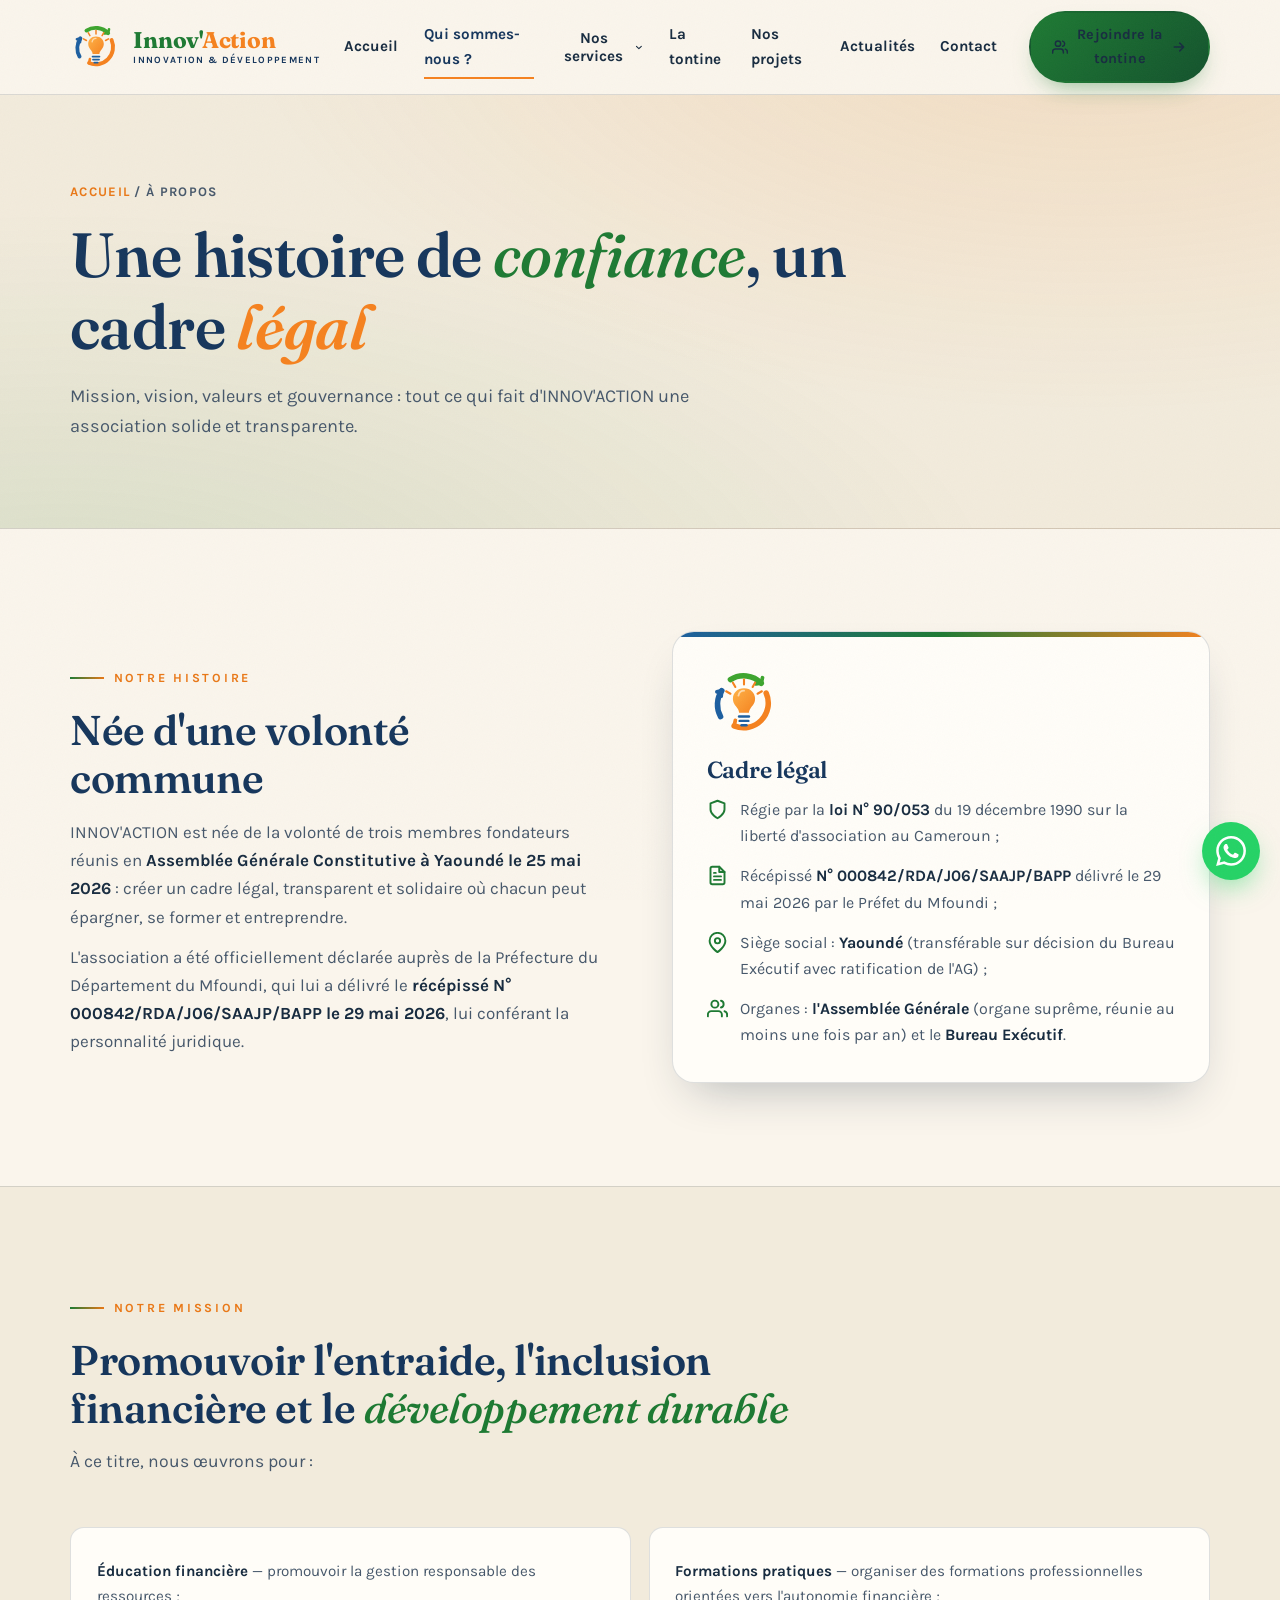
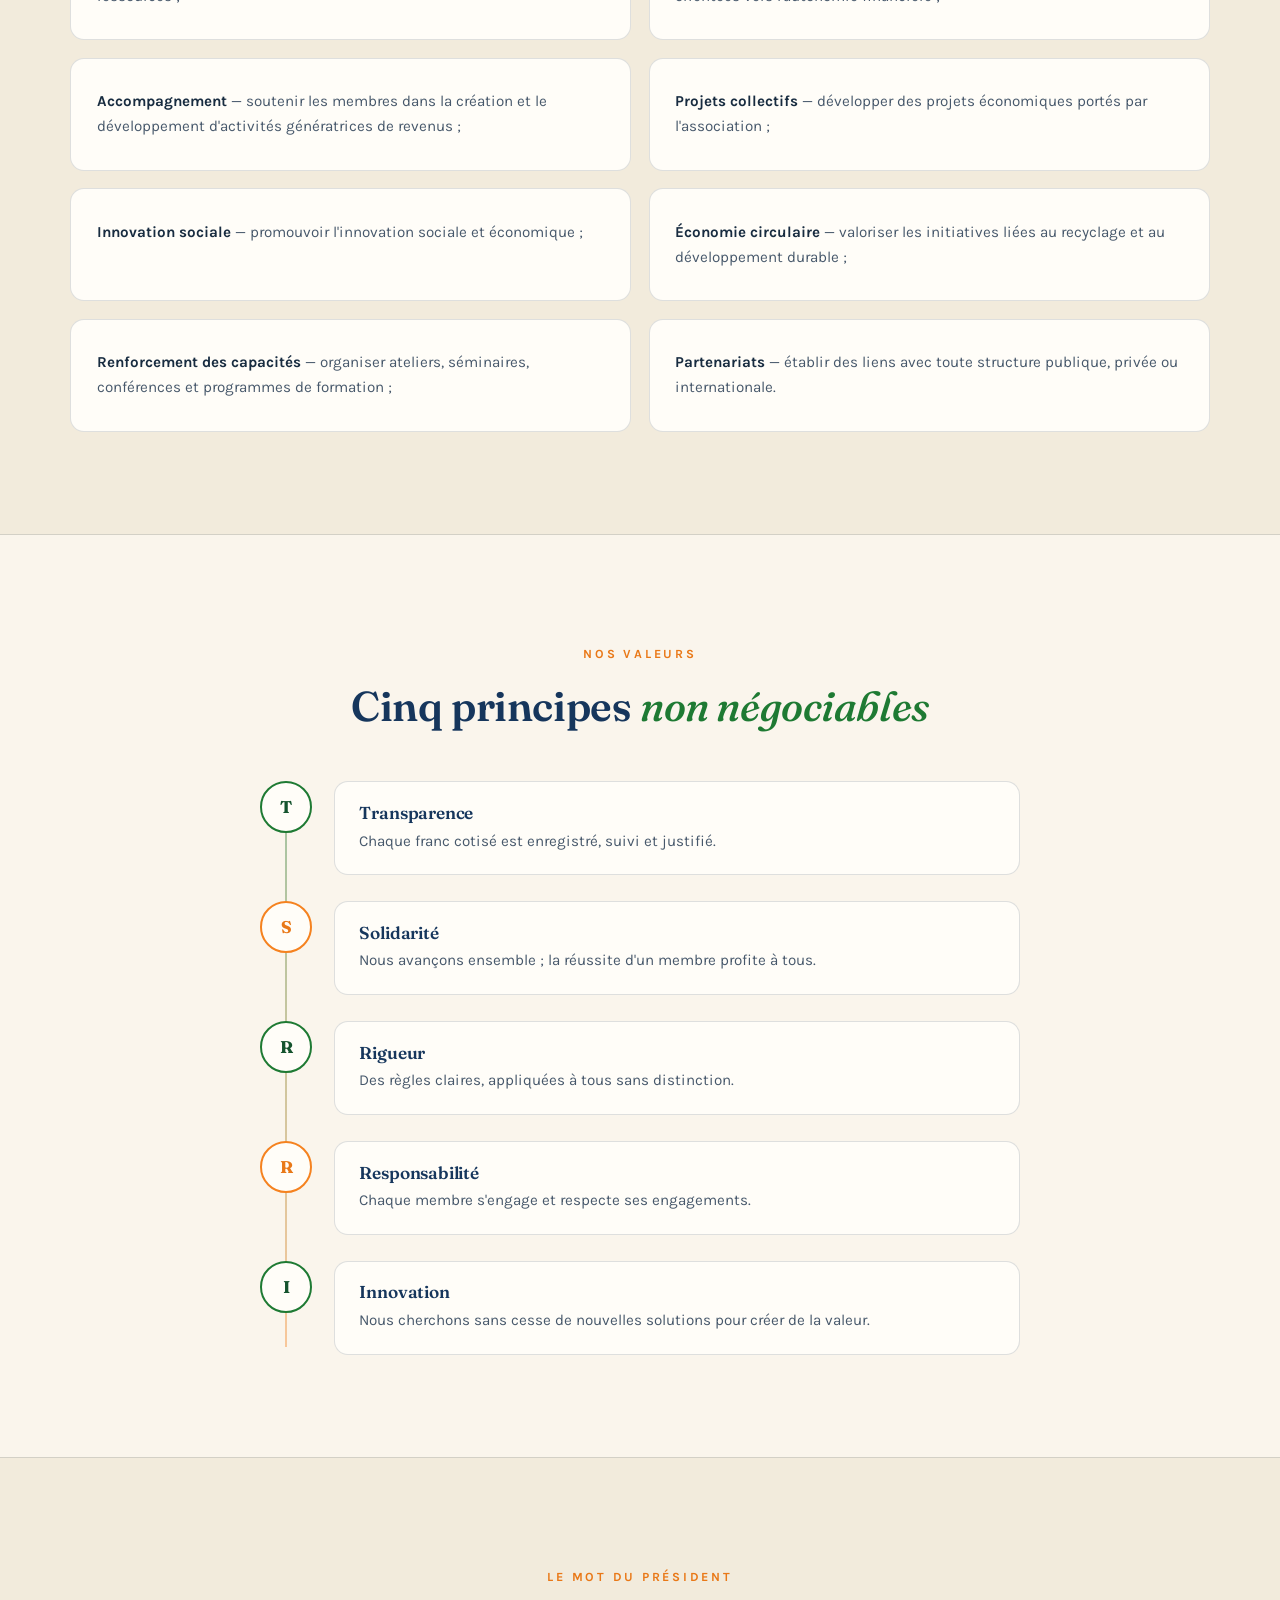
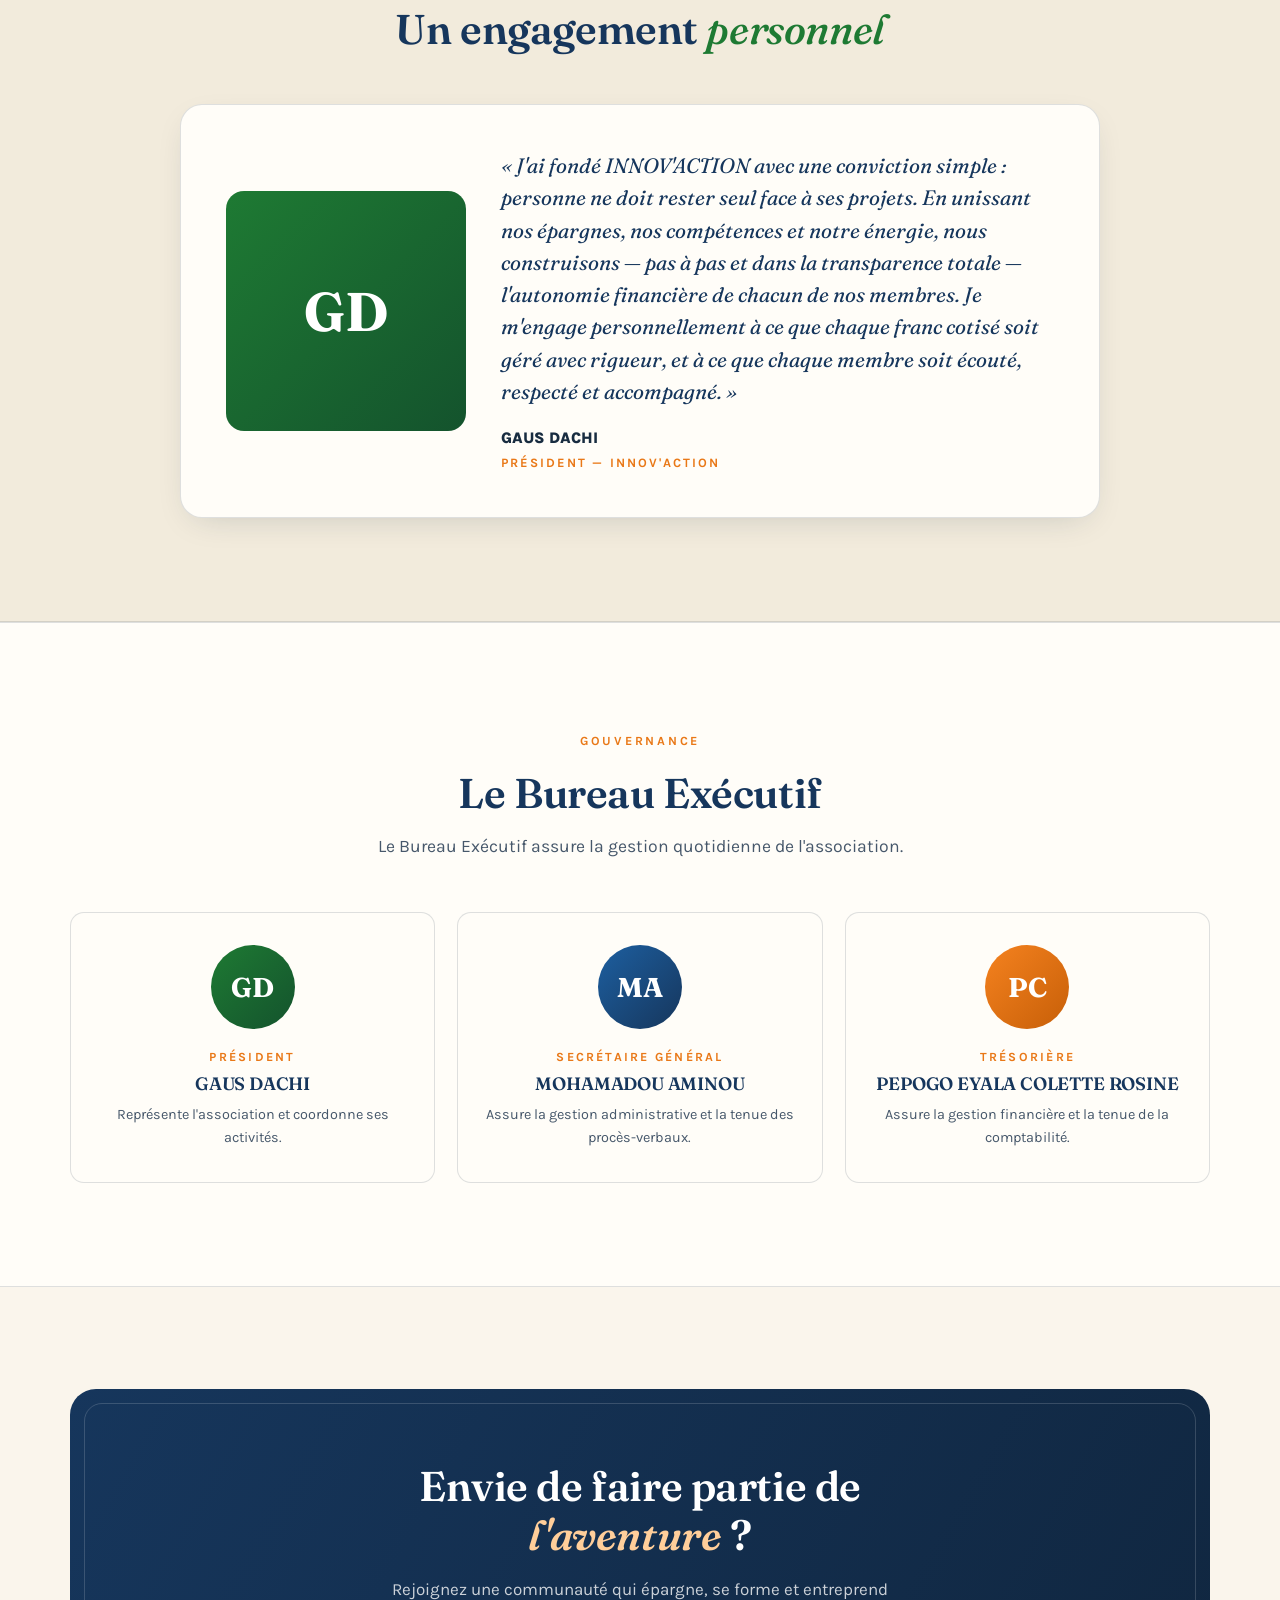
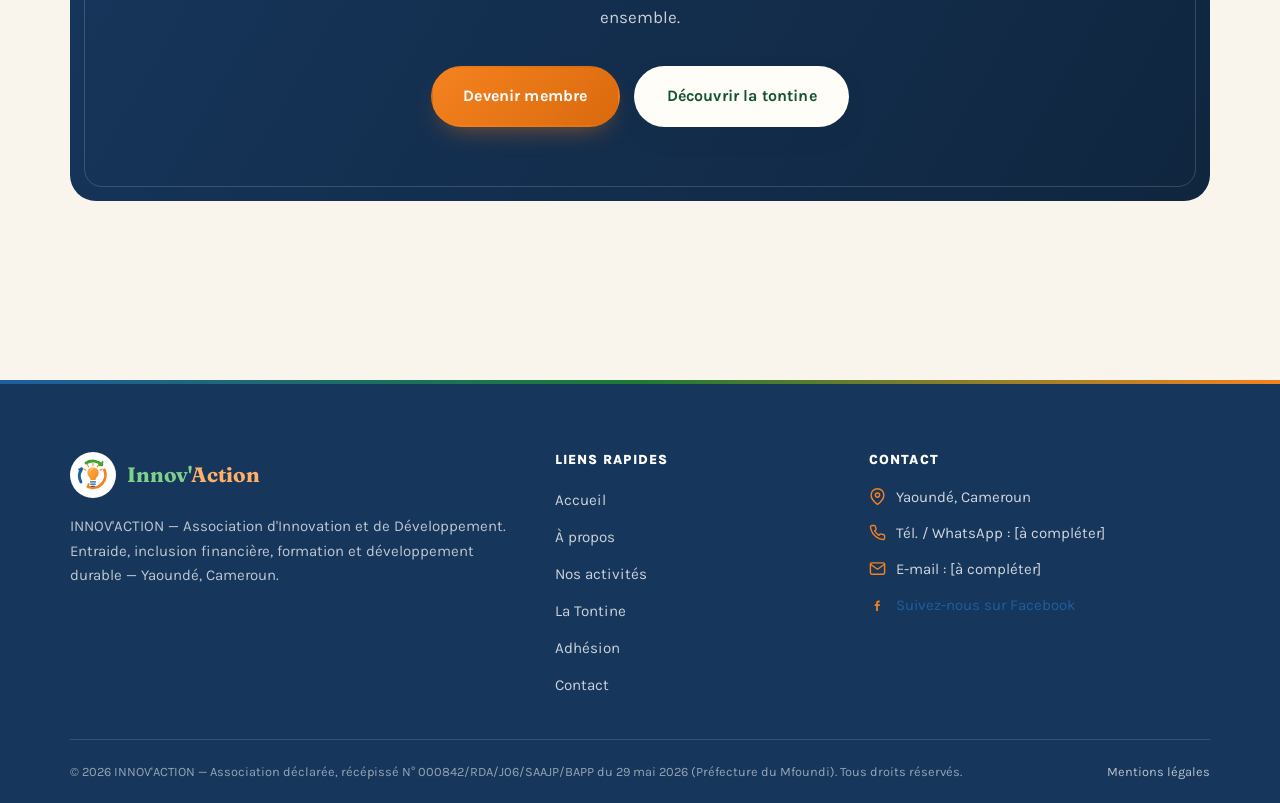
==== commit 65f26cac: "Refonte accueil selon maquette : hero photo + vague, bandeau confiance, tuiles pastel, menu déroulan" ====
--- a/a-propos.html
+++ b/a-propos.html
@@ -33,12 +33,28 @@
       <button class="nav-toggle" aria-label="Ouvrir le menu" aria-expanded="false"><span></span></button>
       <nav class="main-nav" aria-label="Navigation principale">
         <a href="index.html">Accueil</a>
-        <a href="a-propos.html" class="active">À propos</a>
-        <a href="activites.html">Nos activités</a>
-        <a href="tontine.html">La Tontine</a>
-        <a href="adhesion.html">Adhésion</a>
+        <a href="a-propos.html" class="active">Qui sommes-nous ?</a>
+        <div class="nav-sub">
+          <button class="nav-sub-btn" type="button" aria-expanded="false" aria-haspopup="true">Nos services
+            <svg viewBox="0 0 24 24" fill="none" stroke="currentColor" stroke-width="2.6" stroke-linecap="round" stroke-linejoin="round"><path d="M6 9l6 6 6-6"/></svg>
+          </button>
+          <div class="nav-sub-menu">
+            <a href="activites.html#tontine">Tontine &amp; cotisations</a>
+            <a href="activites.html#epargne">Épargne solidaire</a>
+            <a href="activites.html#formations">Formations pratiques</a>
+            <a href="activites.html#accompagnement">Accompagnement AGR</a>
+            <a href="adhesion.html">Adhésion / Devenir membre</a>
+          </div>
+        </div>
+        <a href="tontine.html">La tontine</a>
+        <a href="activites.html#projets">Nos projets</a>
+        <a href="actualites.html">Actualités</a>
         <a href="contact.html">Contact</a>
-        <span class="nav-cta"><a class="btn btn-orange" href="inscription.html">Inscription Tontine</a></span>
+        <span class="nav-cta"><a class="btn btn-primary" href="inscription.html">
+          <svg viewBox="0 0 24 24" fill="none" stroke="currentColor" stroke-width="2.2" stroke-linecap="round" stroke-linejoin="round"><path d="M17 21v-2a4 4 0 0 0-4-4H5a4 4 0 0 0-4 4v2"/><circle cx="9" cy="7" r="4"/><path d="M23 21v-2a4 4 0 0 0-3-3.87M16 3.13a4 4 0 0 1 0 7.75"/></svg>
+          Rejoindre la tontine
+          <svg viewBox="0 0 24 24" fill="none" stroke="currentColor" stroke-width="2.4" stroke-linecap="round" stroke-linejoin="round"><path d="M5 12h14M13 6l6 6-6 6"/></svg>
+        </a></span>
       </nav>
     </div>
   </header>
@@ -165,6 +181,33 @@
       </div>
     </section>
 
+    <!-- Le mot du Président -->
+    <section class="band-cream" aria-labelledby="president-title">
+      <div class="container">
+        <div class="section-head center reveal">
+          <span class="eyebrow">Le mot du Président</span>
+          <h2 id="president-title">Un engagement <span class="accent-italic">personnel</span></h2>
+        </div>
+        <div class="president-block reveal" style="max-width:920px; margin-inline:auto;">
+          <div class="president-photo">
+            <!-- Remplacez ce bloc par : <img src="assets/president.jpg" alt="GAUS DACHI, Président d'INNOV'ACTION"> -->
+            GD
+          </div>
+          <div>
+            <blockquote>
+              «&nbsp;J'ai fondé INNOV'ACTION avec une conviction simple : personne ne doit rester seul face à ses
+              projets. En unissant nos épargnes, nos compétences et notre énergie, nous construisons — pas à pas
+              et dans la transparence totale — l'autonomie financière de chacun de nos membres. Je m'engage
+              personnellement à ce que chaque franc cotisé soit géré avec rigueur, et à ce que chaque membre
+              soit écouté, respecté et accompagné.&nbsp;»
+            </blockquote>
+            <p class="p-name">GAUS DACHI</p>
+            <p class="p-role">Président — INNOV'ACTION</p>
+          </div>
+        </div>
+      </div>
+    </section>
+
     <!-- Bureau Exécutif -->
     <section class="band-paper" aria-labelledby="bureau-title">
       <div class="container">
--- a/css/style.css
+++ b/css/style.css
@@ -1113,3 +1113,395 @@
   .vtimeline::before { left: 21px; }
   .vt-item .vt-dot { width: 44px; height: 44px; font-size: 0.9rem; }
 }
+
+/* ============================================================
+   V2 — Refonte page d'accueil (maquette juillet 2026)
+   ============================================================ */
+
+/* ---------- Navigation : lien actif souligné orange ---------- */
+.main-nav a.active { color: var(--blue-deep); }
+.main-nav a.active::after { width: 100%; background: var(--orange-bright); }
+
+/* ---------- Menu déroulant « Nos services » ---------- */
+.nav-sub { position: relative; }
+.nav-sub-btn {
+  display: inline-flex;
+  align-items: center;
+  gap: 0.35rem;
+  background: none;
+  border: none;
+  cursor: pointer;
+  font-family: var(--font-body);
+  font-size: 0.95rem;
+  font-weight: 700;
+  color: var(--ink);
+  padding: 0.3rem 0;
+  position: relative;
+}
+.nav-sub-btn::after {
+  content: "";
+  position: absolute;
+  left: 0; bottom: -2px;
+  width: 0%;
+  height: 2px;
+  background: var(--orange-bright);
+  transition: width var(--transition);
+}
+.nav-sub:hover .nav-sub-btn::after,
+.nav-sub-btn.active::after { width: 100%; }
+.nav-sub-btn.active { color: var(--blue-deep); }
+.nav-sub-btn svg { width: 13px; height: 13px; transition: transform var(--transition); }
+.nav-sub:hover .nav-sub-btn svg, .nav-sub-btn[aria-expanded="true"] svg { transform: rotate(180deg); }
+
+.nav-sub-menu {
+  position: absolute;
+  top: calc(100% + 12px);
+  left: 50%;
+  transform: translateX(-50%) translateY(8px);
+  min-width: 240px;
+  background: var(--paper);
+  border: 1px solid var(--line);
+  border-radius: 14px;
+  box-shadow: var(--shadow-lift);
+  padding: 0.55rem;
+  display: grid;
+  gap: 2px;
+  opacity: 0;
+  pointer-events: none;
+  transition: opacity var(--transition), transform var(--transition);
+  z-index: 1100;
+}
+.nav-sub-menu::before {
+  content: "";
+  position: absolute;
+  top: -14px; left: 0; right: 0;
+  height: 14px;
+}
+.nav-sub:hover .nav-sub-menu,
+.nav-sub-menu.open {
+  opacity: 1;
+  pointer-events: auto;
+  transform: translateX(-50%) translateY(0);
+}
+.nav-sub-menu a {
+  padding: 0.6rem 0.9rem !important;
+  border-radius: 9px;
+  font-size: 0.92rem !important;
+  white-space: nowrap;
+}
+.nav-sub-menu a::after { display: none; }
+.nav-sub-menu a:hover { background: var(--green-soft); color: var(--green-deep); }
+
+/* Bouton CTA nav avec icône */
+.nav-cta .btn svg { width: 16px; height: 16px; }
+
+/* ---------- HERO V2 : photo + vague ---------- */
+.hero2 {
+  position: relative;
+  overflow: hidden;
+  padding: 0;
+  background:
+    radial-gradient(ellipse at 0% 0%, rgba(245, 130, 31, 0.10), transparent 50%),
+    var(--ivory);
+}
+.hero2-grid {
+  position: relative;
+  display: grid;
+  grid-template-columns: 0.92fr 1.08fr;
+  align-items: center;
+  gap: 0;
+  min-height: 540px;
+}
+.hero2-copy {
+  position: relative;
+  z-index: 3;
+  padding: clamp(3rem, 6vw, 5rem) 0 clamp(6rem, 9vw, 8rem);
+}
+.hero2-copy h1 {
+  font-size: clamp(2.5rem, 5.6vw, 4.2rem);
+  line-height: 1.08;
+}
+.hero2-copy h1 .w1 { color: var(--green-deep); font-weight: 700; }
+.hero2-copy h1 .w2 { color: var(--orange-bright); }
+.hero2-copy .hero-sub { font-size: 1.08rem; max-width: 480px; }
+.hero2-copy .hero-sub .hl { color: var(--green); }
+
+.hero2-img {
+  position: absolute;
+  top: 0;
+  right: 0;
+  bottom: clamp(70px, 8vw, 105px);
+  width: 60%;
+  z-index: 1;
+}
+.hero2-img img {
+  width: 100%;
+  height: 100%;
+  object-fit: cover;
+  object-position: center 30%;
+  -webkit-mask-image: linear-gradient(100deg, transparent 2%, #000 30%);
+          mask-image: linear-gradient(100deg, transparent 2%, #000 30%);
+}
+
+.hero2-wave {
+  position: absolute;
+  left: 0; right: 0; bottom: 0;
+  width: 100%;
+  height: clamp(75px, 9vw, 115px);
+  display: block;
+  z-index: 2;
+  pointer-events: none;
+}
+
+/* Bandeau de confiance sous le hero */
+.trust-row {
+  position: relative;
+  z-index: 4;
+  display: grid;
+  grid-template-columns: 1fr auto;
+  gap: 1.4rem;
+  align-items: stretch;
+  margin-top: clamp(-58px, -4vw, -34px);
+  padding-bottom: 1rem;
+}
+.trust-card {
+  background: var(--paper);
+  border: 1px solid var(--line);
+  border-radius: 18px;
+  box-shadow: var(--shadow-lift);
+  padding: 1.35rem 1.6rem;
+  display: grid;
+  grid-template-columns: repeat(4, 1fr);
+  gap: 1.2rem;
+}
+.trust-item { display: flex; gap: 0.75rem; align-items: flex-start; }
+.trust-item + .trust-item { border-left: 1px solid var(--line); padding-left: 1.2rem; }
+.trust-item .ti-ic {
+  width: 42px; height: 42px;
+  flex: none;
+  border-radius: 50%;
+  display: grid;
+  place-items: center;
+  color: #fff;
+}
+.trust-item .ti-ic svg { width: 20px; height: 20px; }
+.trust-item h3 { font-family: var(--font-body); font-weight: 800; font-size: 0.92rem; margin-bottom: 0.15rem; }
+.trust-item p { font-size: 0.82rem; line-height: 1.45; }
+.trust-item.t-green h3 { color: var(--green-deep); }
+.trust-item.t-blue h3 { color: var(--blue-deep); }
+.trust-item.t-orange h3 { color: var(--orange); }
+
+.recipisse-pill {
+  background: var(--blue-deep);
+  color: #fff;
+  border-radius: 999px;
+  padding: 1rem 1.6rem;
+  display: flex;
+  align-items: center;
+  gap: 0.9rem;
+  box-shadow: var(--shadow-lift);
+  align-self: center;
+}
+.recipisse-pill .rp-ic {
+  width: 44px; height: 44px;
+  flex: none;
+  border-radius: 50%;
+  background: rgba(255, 255, 255, 0.14);
+  display: grid;
+  place-items: center;
+}
+.recipisse-pill .rp-ic svg { width: 22px; height: 22px; }
+.recipisse-pill small { display: block; font-size: 0.72rem; opacity: 0.85; }
+.recipisse-pill strong { display: block; font-size: 0.98rem; letter-spacing: 0.02em; color: #ffce9a; }
+
+/* ---------- Cercles d'icônes pastel ---------- */
+.icirc {
+  width: 62px; height: 62px;
+  border-radius: 50%;
+  display: grid;
+  place-items: center;
+  flex: none;
+}
+.icirc svg { width: 28px; height: 28px; }
+.icirc.tint-green { background: var(--green-soft); color: var(--green); }
+.icirc.tint-orange { background: var(--orange-soft); color: var(--orange-bright); }
+.icirc.tint-blue { background: var(--blue-soft); color: var(--blue); }
+
+/* ---------- Tuiles « Qui sommes-nous » ---------- */
+.info-tiles {
+  display: grid;
+  grid-template-columns: 1fr 1fr;
+  gap: 1.1rem;
+}
+.info-tile {
+  background: var(--paper);
+  border: 1px solid var(--line);
+  border-radius: 16px;
+  padding: 1.5rem 1.4rem;
+  transition: transform var(--transition), box-shadow var(--transition);
+}
+.info-tile:hover { transform: translateY(-4px); box-shadow: var(--shadow-lift); }
+.info-tile .icirc { width: 54px; height: 54px; margin-bottom: 0.9rem; }
+.info-tile .icirc svg { width: 24px; height: 24px; }
+.info-tile h3 { font-family: var(--font-body); font-weight: 800; font-size: 1rem; margin-bottom: 0.4rem; }
+.info-tile p { font-size: 0.9rem; line-height: 1.55; }
+.info-tile.t-green h3 { color: var(--green-deep); }
+.info-tile.t-orange h3 { color: var(--orange); }
+.info-tile.t-blue h3 { color: var(--blue-deep); }
+
+/* ---------- Bandeau chiffres clair ---------- */
+.stats-light {
+  display: grid;
+  grid-template-columns: repeat(4, 1fr);
+  gap: 1.4rem;
+  border-top: 1px solid var(--line);
+  padding-top: 2.2rem;
+  margin-top: clamp(2.5rem, 5vw, 3.6rem);
+}
+.stat-l { display: flex; gap: 0.9rem; align-items: flex-start; }
+.stat-l + .stat-l { border-left: 1px solid var(--line); padding-left: 1.4rem; }
+.stat-l .icirc { width: 50px; height: 50px; }
+.stat-l .icirc svg { width: 23px; height: 23px; }
+.stat-l .num {
+  font-family: var(--font-display);
+  font-size: 1.7rem;
+  font-weight: 700;
+  line-height: 1.1;
+}
+.stat-l.t-green .num { color: var(--green-deep); }
+.stat-l.t-orange .num { color: var(--orange); }
+.stat-l.t-blue .num { color: var(--blue-deep); }
+.stat-l .lbl { font-size: 0.84rem; color: var(--ink-soft); margin-top: 0.25rem; line-height: 1.4; }
+
+/* ---------- Cartes services V2 ---------- */
+.card--svc .svc-top {
+  display: flex;
+  align-items: center;
+  gap: 1rem;
+  margin-bottom: 1.2rem;
+}
+.card--svc .svc-num {
+  font-family: var(--font-display);
+  font-style: italic;
+  font-size: 1.5rem;
+  font-weight: 600;
+  color: var(--green-deep);
+  border-bottom: 2px solid var(--orange-bright);
+  line-height: 1.25;
+}
+.card--svc:nth-child(2) .svc-num { color: var(--orange); border-color: var(--green); }
+.card--svc:nth-child(3) .svc-num { color: var(--blue-deep); border-color: var(--orange-bright); }
+.card--svc h3 { font-size: 1.16rem; }
+
+/* ---------- Mot du Président ---------- */
+.president-block {
+  display: grid;
+  grid-template-columns: 240px 1fr;
+  gap: 2.2rem;
+  align-items: center;
+  background: var(--paper);
+  border: 1px solid var(--line);
+  border-radius: 22px;
+  padding: clamp(1.8rem, 4vw, 2.8rem);
+  box-shadow: var(--shadow-soft);
+}
+.president-photo {
+  width: 100%;
+  aspect-ratio: 1;
+  border-radius: 18px;
+  overflow: hidden;
+  background: linear-gradient(135deg, var(--green), var(--green-deep));
+  display: grid;
+  place-items: center;
+  font-family: var(--font-display);
+  font-size: 3.4rem;
+  font-weight: 700;
+  color: #fff;
+  position: relative;
+}
+.president-photo img { width: 100%; height: 100%; object-fit: cover; }
+.president-block blockquote {
+  font-family: var(--font-display);
+  font-style: italic;
+  font-size: clamp(1.08rem, 1.8vw, 1.3rem);
+  color: var(--blue-deep);
+  line-height: 1.55;
+  border: none;
+}
+.president-block .p-name {
+  margin-top: 1.1rem;
+  font-weight: 800;
+  color: var(--ink);
+  font-size: 0.98rem;
+}
+.president-block .p-role {
+  font-size: 0.8rem;
+  font-weight: 700;
+  letter-spacing: 0.16em;
+  text-transform: uppercase;
+  color: var(--orange);
+}
+
+/* ---------- Responsive V2 ---------- */
+@media (max-width: 1020px) {
+  .trust-card { grid-template-columns: 1fr 1fr; }
+  .trust-item + .trust-item { border-left: none; padding-left: 0; }
+  .stats-light { grid-template-columns: 1fr 1fr; }
+  .stat-l + .stat-l { border-left: none; padding-left: 0; }
+}
+
+@media (max-width: 880px) {
+  .hero2-grid { grid-template-columns: 1fr; min-height: 0; }
+  .hero2-copy { padding: 2.6rem 0 1rem; }
+  .hero2-img {
+    position: relative;
+    inset: auto;
+    width: 100%;
+    height: 330px;
+    margin-bottom: -40px;
+  }
+  .hero2-img img {
+    -webkit-mask-image: linear-gradient(180deg, transparent 0%, #000 18%);
+            mask-image: linear-gradient(180deg, transparent 0%, #000 18%);
+  }
+  .hero2 { padding-bottom: 0; }
+  .hero2-wave { position: relative; margin-top: -50px; }
+  .trust-row { grid-template-columns: 1fr; margin-top: -30px; }
+  .recipisse-pill { order: -1; justify-self: center; margin-top: -26px; z-index: 5; }
+  .nav-sub { display: contents; }
+  .nav-sub-btn { padding: 0.85rem 6%; font-size: 1.05rem; justify-content: space-between; width: 100%; }
+  .nav-sub-btn::after { display: none; }
+  .nav-sub-menu {
+    position: static;
+    transform: none;
+    opacity: 1;
+    pointer-events: auto;
+    box-shadow: none;
+    border: none;
+    border-radius: 0;
+    background: var(--green-soft);
+    min-width: 0;
+    display: none;
+    padding: 0.3rem 0;
+  }
+  .nav-sub-menu.open { display: grid; }
+  .nav-sub-menu a { padding: 0.7rem 10% !important; white-space: normal; }
+  .president-block { grid-template-columns: 1fr; }
+  .president-photo { max-width: 220px; }
+}
+
+@media (max-width: 620px) {
+  .trust-card { grid-template-columns: 1fr 1fr; padding: 1.1rem; gap: 1rem; }
+  .stats-light { grid-template-columns: 1fr 1fr; gap: 1.1rem; }
+  .hero2-copy h1 { font-size: 2.35rem; }
+  .hero2-img { height: 250px; }
+  /* Cartes services en lignes horizontales (mobile) */
+  .card--svc { flex-direction: row; align-items: flex-start; gap: 1rem; padding: 1.3rem 1.2rem; }
+  .card--svc .svc-top { flex-direction: column; align-items: flex-start; gap: 0.4rem; margin-bottom: 0; }
+  .card--svc .svc-body { flex: 1; }
+  .card--svc .icirc { width: 52px; height: 52px; }
+  .card--svc .icirc svg { width: 24px; height: 24px; }
+}
+
+/* Ancres : compenser le header sticky */
+[id] { scroll-margin-top: 96px; }
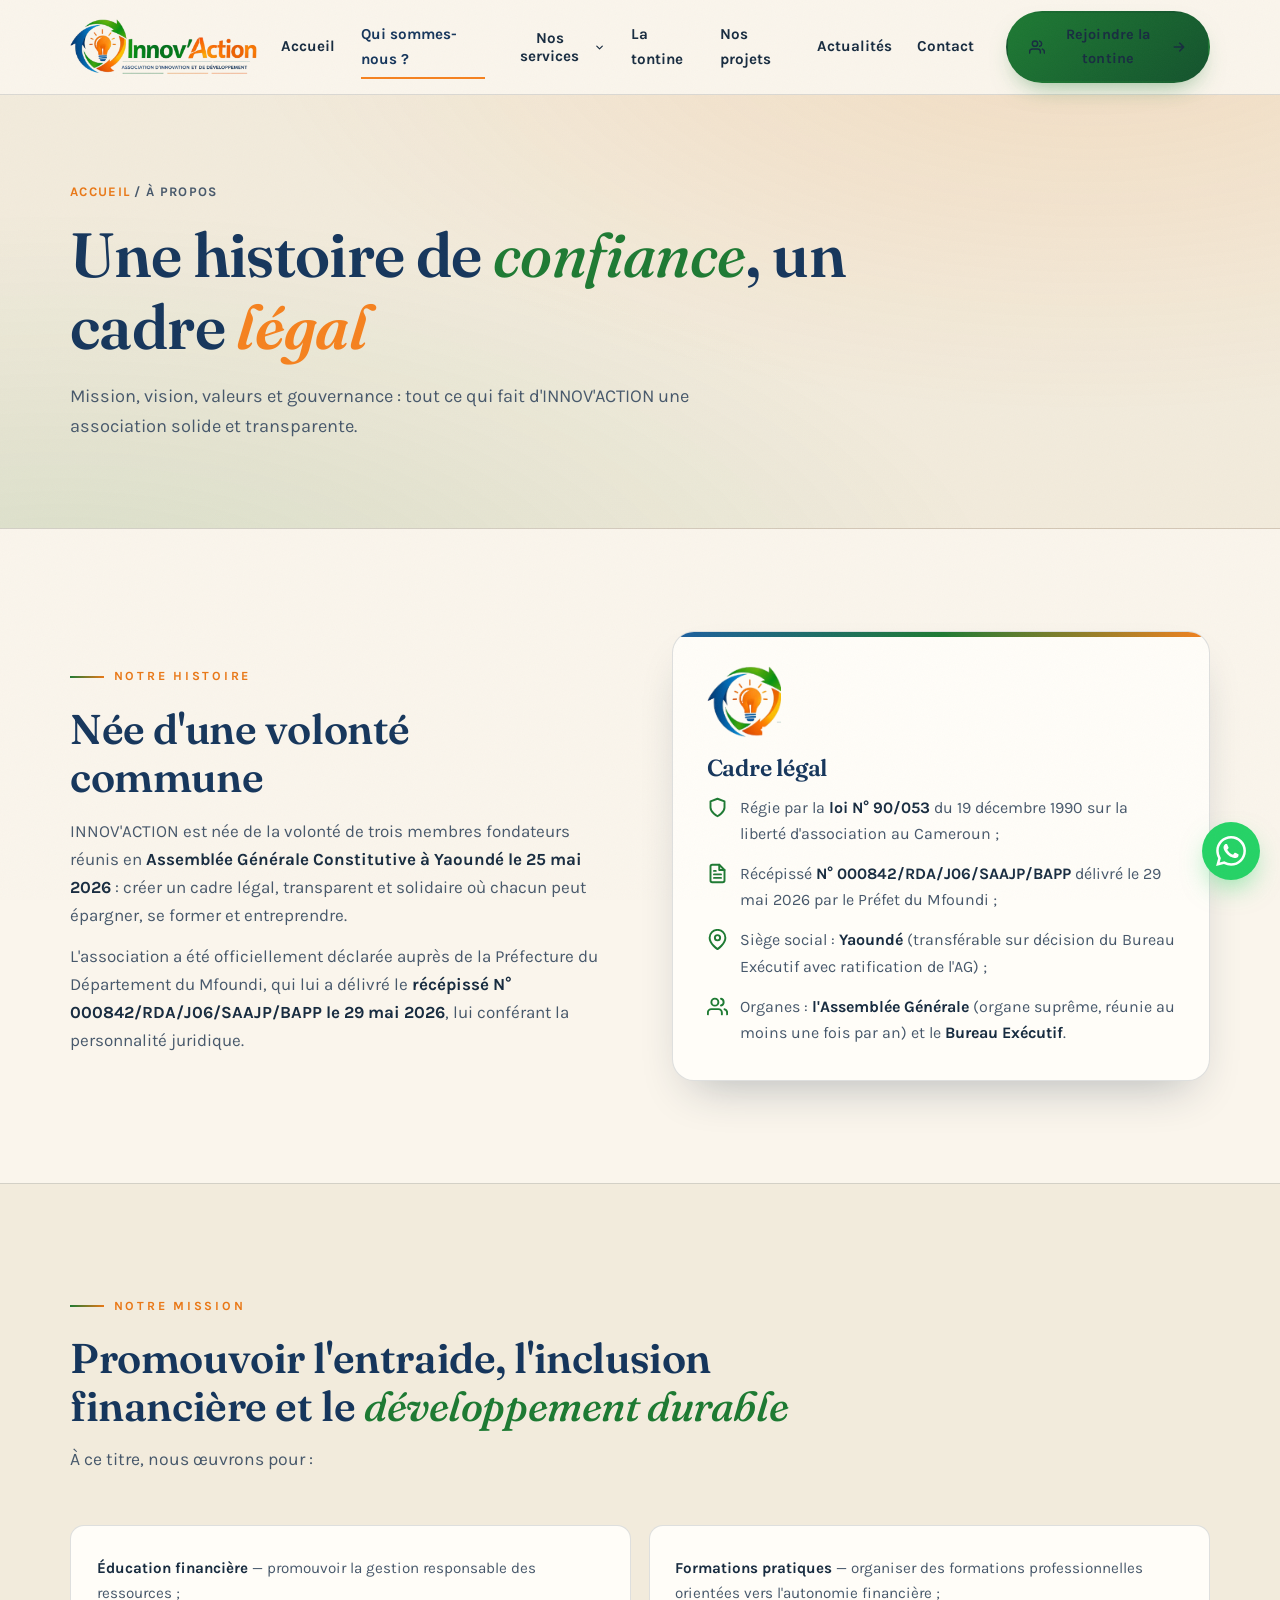
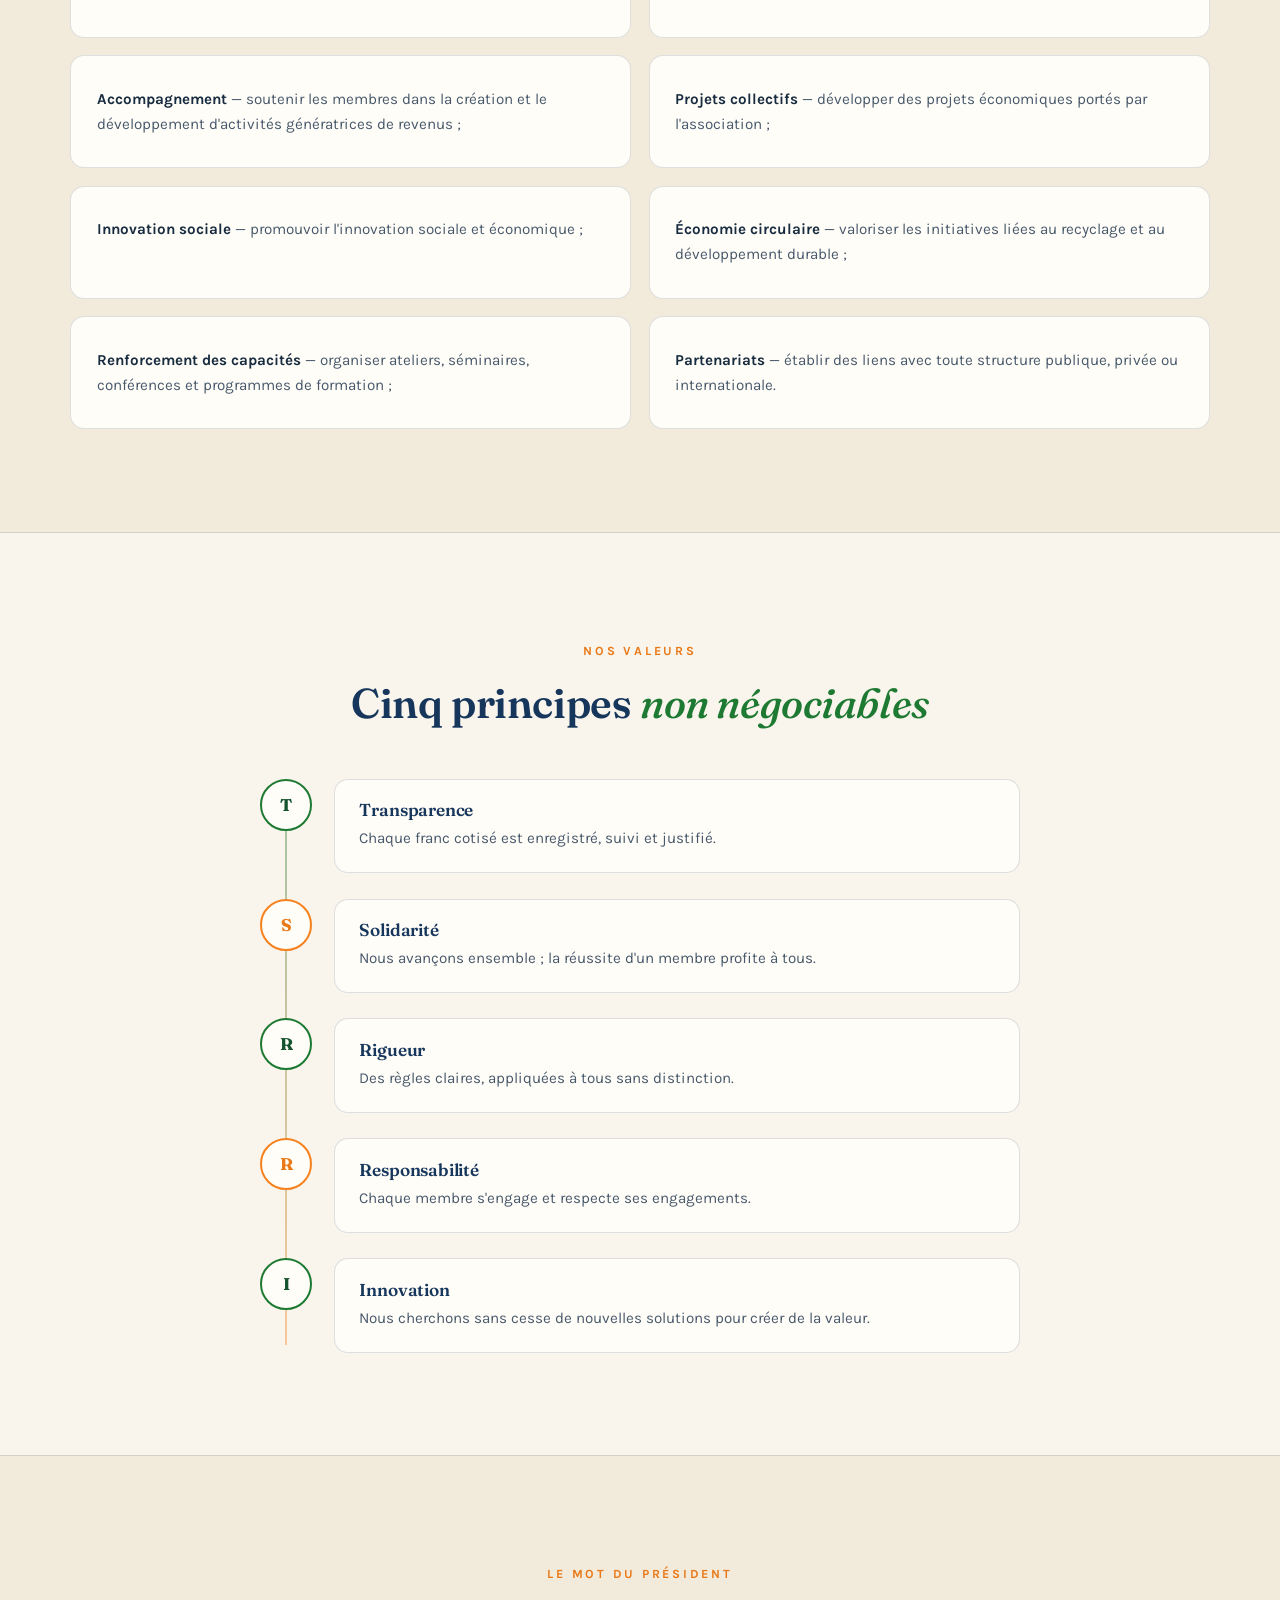
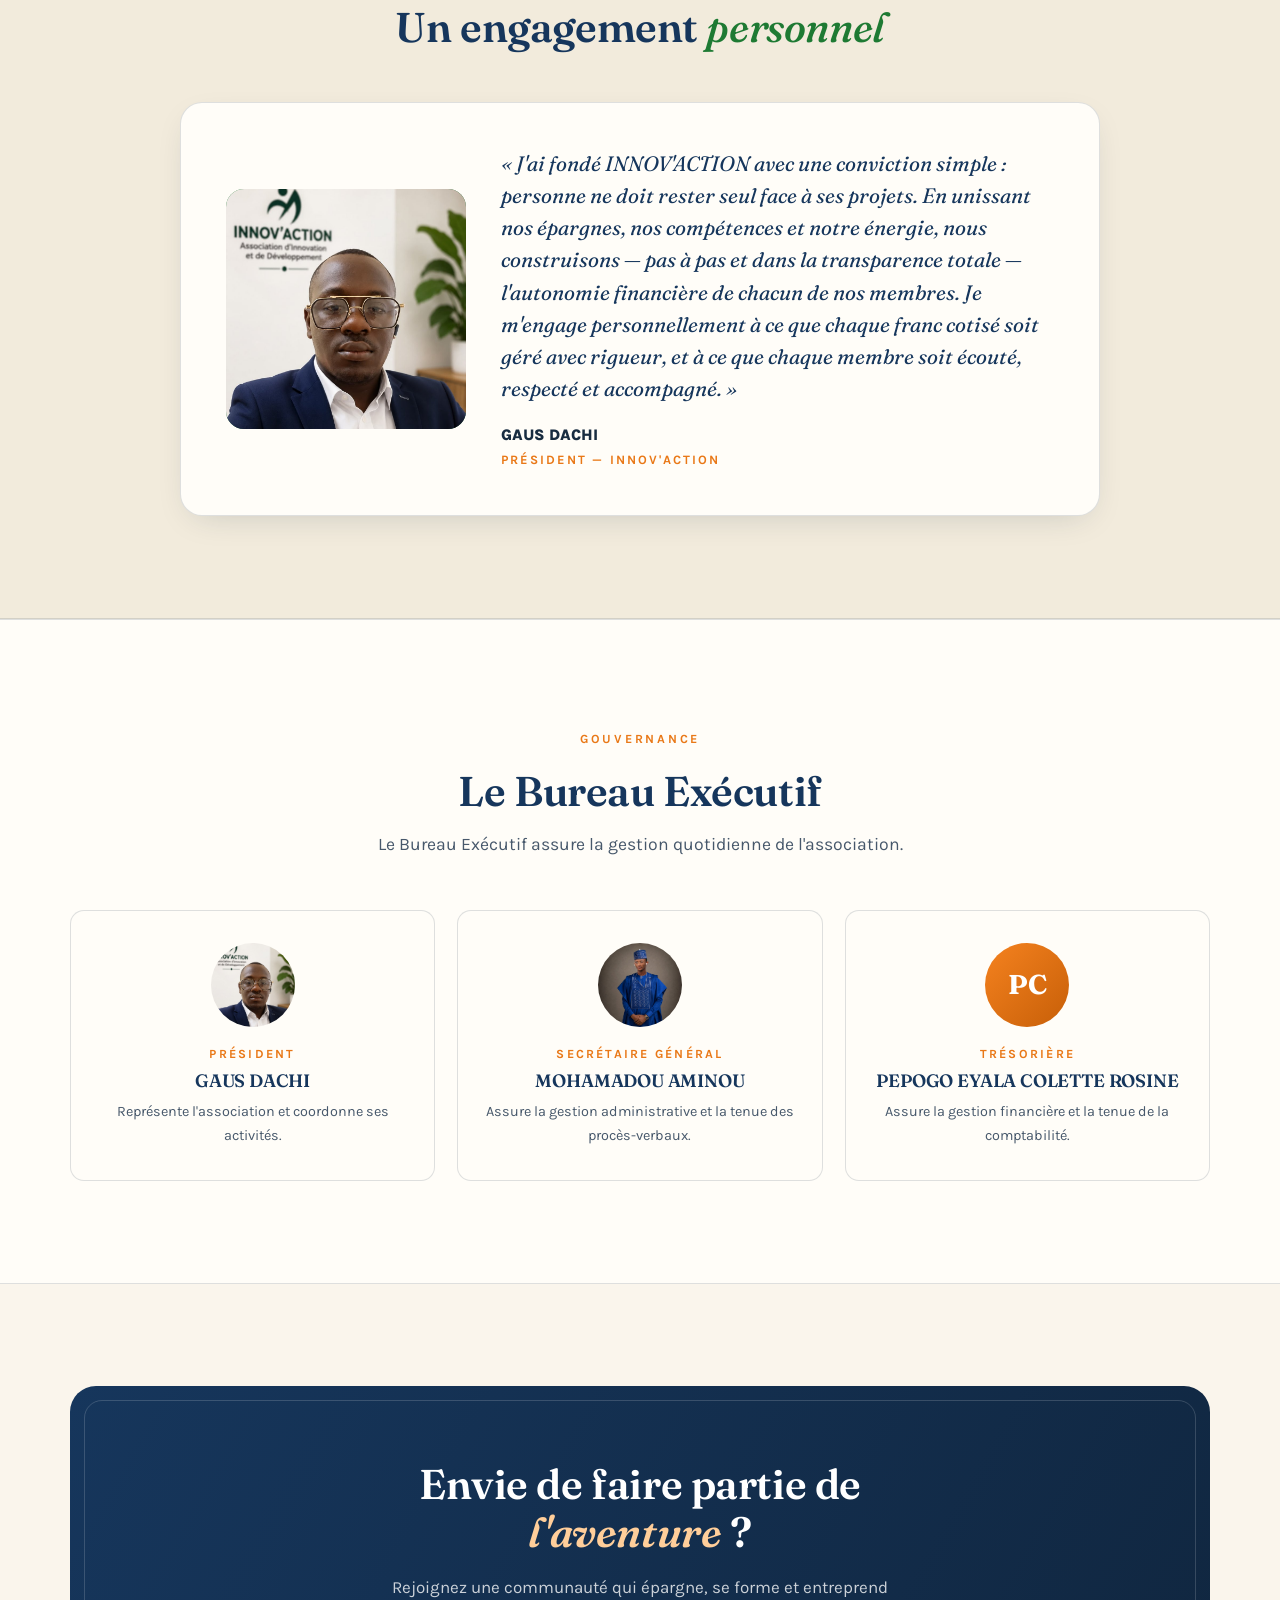
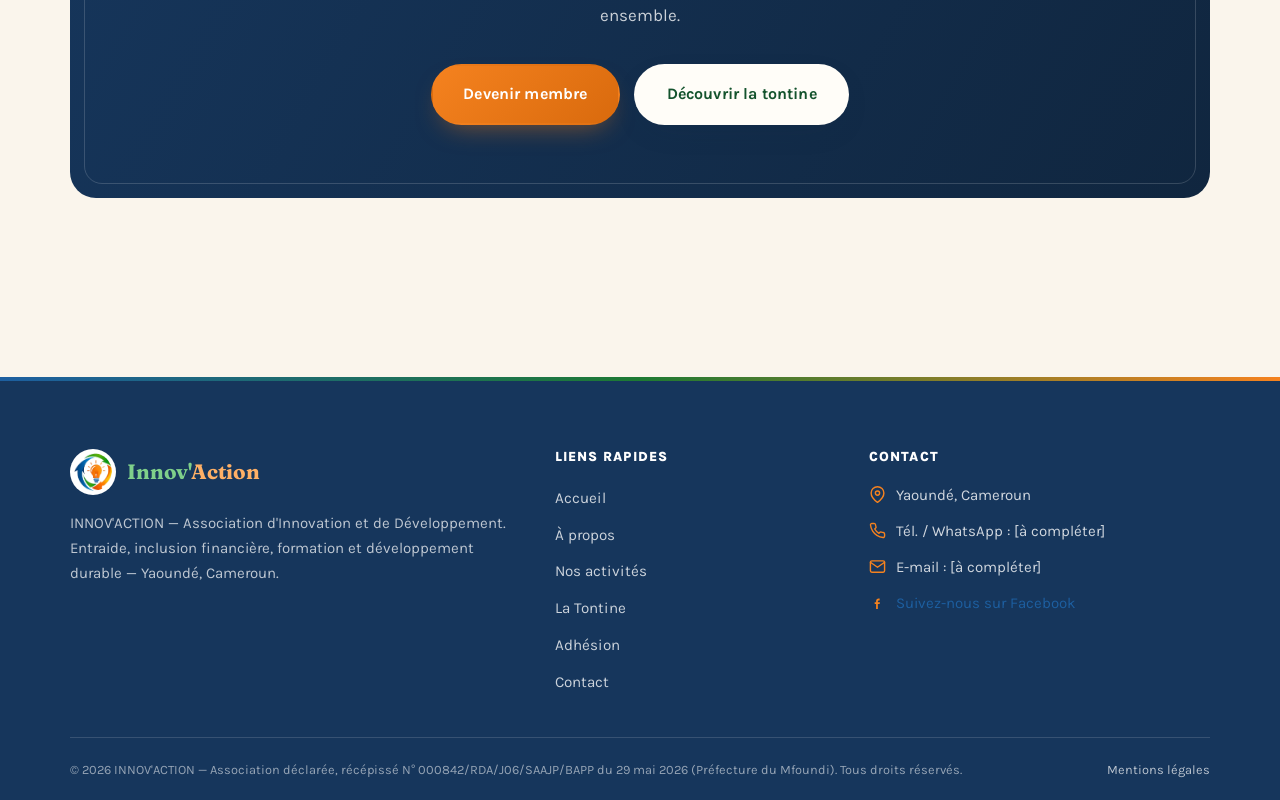
==== commit daed7d76: "Logo officiel partout, photos du Président et du SG, CTA mobile dans le header - Remplacement du log" ====
--- a/a-propos.html
+++ b/a-propos.html
@@ -13,7 +13,7 @@
   <meta property="og:title" content="À propos d'INNOV'ACTION — Une association légale au service de la communauté">
   <meta property="og:description" content="Histoire, mission, valeurs, Bureau Exécutif et cadre légal de l'association INNOV'ACTION à Yaoundé.">
   <meta property="og:url" content="https://www.innovaction-cameroun.org/a-propos.html">
-  <link rel="icon" type="image/svg+xml" href="assets/logo.svg">
+  <link rel="icon" type="image/png" href="assets/logo-icone.png">
   <link rel="preconnect" href="https://fonts.googleapis.com">
   <link rel="preconnect" href="https://fonts.gstatic.com" crossorigin>
   <link href="https://fonts.googleapis.com/css2?family=Fraunces:ital,opsz,wght@0,9..144,400..700;1,9..144,400..700&family=Karla:ital,wght@0,400..800;1,400..800&display=swap" rel="stylesheet">
@@ -24,11 +24,11 @@
   <header class="site-header">
     <div class="container header-inner">
       <a class="brand" href="index.html" aria-label="INNOV'ACTION — Accueil">
-        <img src="assets/logo.svg" alt="Logo INNOV'ACTION" width="52" height="52">
-        <span class="brand-text">
-          <span class="brand-name"><span class="n1">Innov'</span><span class="n2">Action</span></span>
-          <span class="brand-tag">Innovation &amp; Développement</span>
-        </span>
+        <img class="brand-logo" src="assets/logo.png" alt="Innov'Action — Association d'Innovation et de Développement">
+      </a>
+      <a class="btn btn-primary header-cta-mobile" href="inscription.html">
+        <svg viewBox="0 0 24 24" fill="none" stroke="currentColor" stroke-width="2.2" stroke-linecap="round" stroke-linejoin="round"><path d="M17 21v-2a4 4 0 0 0-4-4H5a4 4 0 0 0-4 4v2"/><circle cx="9" cy="7" r="4"/><path d="M23 21v-2a4 4 0 0 0-3-3.87M16 3.13a4 4 0 0 1 0 7.75"/></svg>
+        Rejoindre la tontine
       </a>
       <button class="nav-toggle" aria-label="Ouvrir le menu" aria-expanded="false"><span></span></button>
       <nav class="main-nav" aria-label="Navigation principale">
@@ -88,7 +88,7 @@
         </div>
         <div class="reveal reveal-d1">
           <div class="hero-card">
-            <img class="hc-logo" src="assets/logo.svg" alt="" aria-hidden="true">
+            <img class="hc-logo" src="assets/logo-icone.png" alt="" aria-hidden="true">
             <h3>Cadre légal</h3>
             <ul class="check-list" style="margin-top:0.8rem;">
               <li>
@@ -190,8 +190,7 @@
         </div>
         <div class="president-block reveal" style="max-width:920px; margin-inline:auto;">
           <div class="president-photo">
-            <!-- Remplacez ce bloc par : <img src="assets/president.jpg" alt="GAUS DACHI, Président d'INNOV'ACTION"> -->
-            GD
+            <img src="assets/president.jpg" alt="GAUS DACHI, Président d'INNOV'ACTION">
           </div>
           <div>
             <blockquote>
@@ -218,13 +217,13 @@
         </div>
         <div class="team-grid">
           <div class="team-card reveal">
-            <div class="team-avatar" style="background:linear-gradient(135deg, var(--green), var(--green-deep));">GD</div>
+            <div class="team-avatar team-avatar-photo"><img src="assets/president.jpg" alt="GAUS DACHI, Président"></div>
             <span class="role">Président</span>
             <h3>GAUS DACHI</h3>
             <p>Représente l'association et coordonne ses activités.</p>
           </div>
           <div class="team-card reveal reveal-d1">
-            <div class="team-avatar" style="background:linear-gradient(135deg, var(--blue), var(--blue-deep));">MA</div>
+            <div class="team-avatar team-avatar-photo"><img src="assets/secretaire.jpg" alt="MOHAMADOU AMINOU, Secrétaire Général"></div>
             <span class="role">Secrétaire Général</span>
             <h3>MOHAMADOU AMINOU</h3>
             <p>Assure la gestion administrative et la tenue des procès-verbaux.</p>
@@ -260,7 +259,7 @@
       <div class="footer-grid">
         <div>
           <div class="footer-brand">
-            <img src="assets/logo.svg" alt="Logo INNOV'ACTION" width="46" height="46">
+            <img src="assets/logo-icone.png" alt="Logo INNOV'ACTION" width="46" height="46">
             <span class="brand-name"><span class="n1">Innov'</span><span class="n2">Action</span></span>
           </div>
           <p>INNOV'ACTION — Association d'Innovation et de Développement. Entraide, inclusion financière, formation et développement durable — Yaoundé, Cameroun.</p>
--- a/css/style.css
+++ b/css/style.css
@@ -206,6 +206,7 @@
   gap: 0.7rem;
   flex: none;
 }
+.brand img.brand-logo { height: 56px; width: auto; display: block; }
 .brand img { width: 52px; height: 52px; }
 .brand-text { line-height: 1.05; }
 .brand-name {
@@ -248,6 +249,9 @@
 
 .nav-cta { margin-left: 0.4rem; }
 .nav-cta .btn { padding: 0.62rem 1.3rem; font-size: 0.9rem; }
+
+/* Bouton « Rejoindre la tontine » affiché dans la barre sur mobile */
+.header-cta-mobile { display: none; }
 
 .nav-toggle {
   display: none;
@@ -766,6 +770,15 @@
   font-size: 1.7rem;
   font-weight: 700;
   color: #fff;
+}
+.team-avatar.team-avatar-photo { overflow: hidden; position: relative; }
+.team-avatar img {
+  position: absolute;
+  inset: 0;
+  width: 100%;
+  height: 100%;
+  object-fit: cover;
+  object-position: center 20%;
 }
 .team-card .role {
   font-size: 0.78rem;
@@ -1062,6 +1075,16 @@
 
 @media (max-width: 880px) {
   .nav-toggle { display: flex; }
+  .header-cta-mobile {
+    display: inline-flex;
+    align-items: center;
+    gap: 0.4rem;
+    margin-left: auto;
+    padding: 0.5rem 0.95rem;
+    font-size: 0.84rem;
+    white-space: nowrap;
+  }
+  .header-cta-mobile svg { width: 15px; height: 15px; }
   .main-nav {
     position: fixed;
     top: 69px;
@@ -1107,7 +1130,10 @@
   .cta-final .actions .btn { width: 100%; }
   .brand-tag { display: none; }
   .brand img { width: 44px; height: 44px; }
+  .brand img.brand-logo { height: 42px; width: auto; }
   .brand-name { font-size: 1.2rem; }
+  .header-inner { gap: 0.7rem; }
+  .header-cta-mobile { font-size: 0.76rem; padding: 0.46rem 0.75rem; gap: 0.32rem; }
   .hero-stamp { position: static; transform: none; margin-top: 1rem; max-width: none; }
   .vt-item { gap: 0.9rem; }
   .vtimeline::before { left: 21px; }
@@ -1230,8 +1256,8 @@
   position: absolute;
   top: 0;
   right: 0;
-  bottom: clamp(70px, 8vw, 105px);
-  width: 60%;
+  bottom: 0;
+  width: 62%;
   z-index: 1;
 }
 .hero2-img img {
@@ -1239,8 +1265,15 @@
   height: 100%;
   object-fit: cover;
   object-position: center 30%;
-  -webkit-mask-image: linear-gradient(100deg, transparent 2%, #000 30%);
-          mask-image: linear-gradient(100deg, transparent 2%, #000 30%);
+  /* Fondu sur tous les bords : gauche + haut + bas (le bord droit touche l'écran) */
+  -webkit-mask-image:
+    linear-gradient(100deg, transparent 0%, rgba(0,0,0,0.35) 25%, #000 58%),
+    linear-gradient(180deg, transparent 0%, #000 16%, #000 72%, transparent 97%);
+  -webkit-mask-composite: source-in;
+          mask-image:
+    linear-gradient(100deg, transparent 0%, rgba(0,0,0,0.35) 25%, #000 58%),
+    linear-gradient(180deg, transparent 0%, #000 16%, #000 72%, transparent 97%);
+          mask-composite: intersect;
 }
 
 .hero2-wave {
@@ -1419,7 +1452,14 @@
   color: #fff;
   position: relative;
 }
-.president-photo img { width: 100%; height: 100%; object-fit: cover; }
+.president-photo img {
+  position: absolute;
+  inset: 0;
+  width: 100%;
+  height: 100%;
+  object-fit: cover;
+  object-position: center 15%;
+}
 .president-block blockquote {
   font-family: var(--font-display);
   font-style: italic;
@@ -1461,8 +1501,14 @@
     margin-bottom: -40px;
   }
   .hero2-img img {
-    -webkit-mask-image: linear-gradient(180deg, transparent 0%, #000 18%);
-            mask-image: linear-gradient(180deg, transparent 0%, #000 18%);
+    -webkit-mask-image:
+      linear-gradient(180deg, transparent 0%, #000 20%, #000 78%, transparent 100%),
+      linear-gradient(90deg, transparent 0%, #000 8%, #000 92%, transparent 100%);
+    -webkit-mask-composite: source-in;
+            mask-image:
+      linear-gradient(180deg, transparent 0%, #000 20%, #000 78%, transparent 100%),
+      linear-gradient(90deg, transparent 0%, #000 8%, #000 92%, transparent 100%);
+            mask-composite: intersect;
   }
   .hero2 { padding-bottom: 0; }
   .hero2-wave { position: relative; margin-top: -50px; }
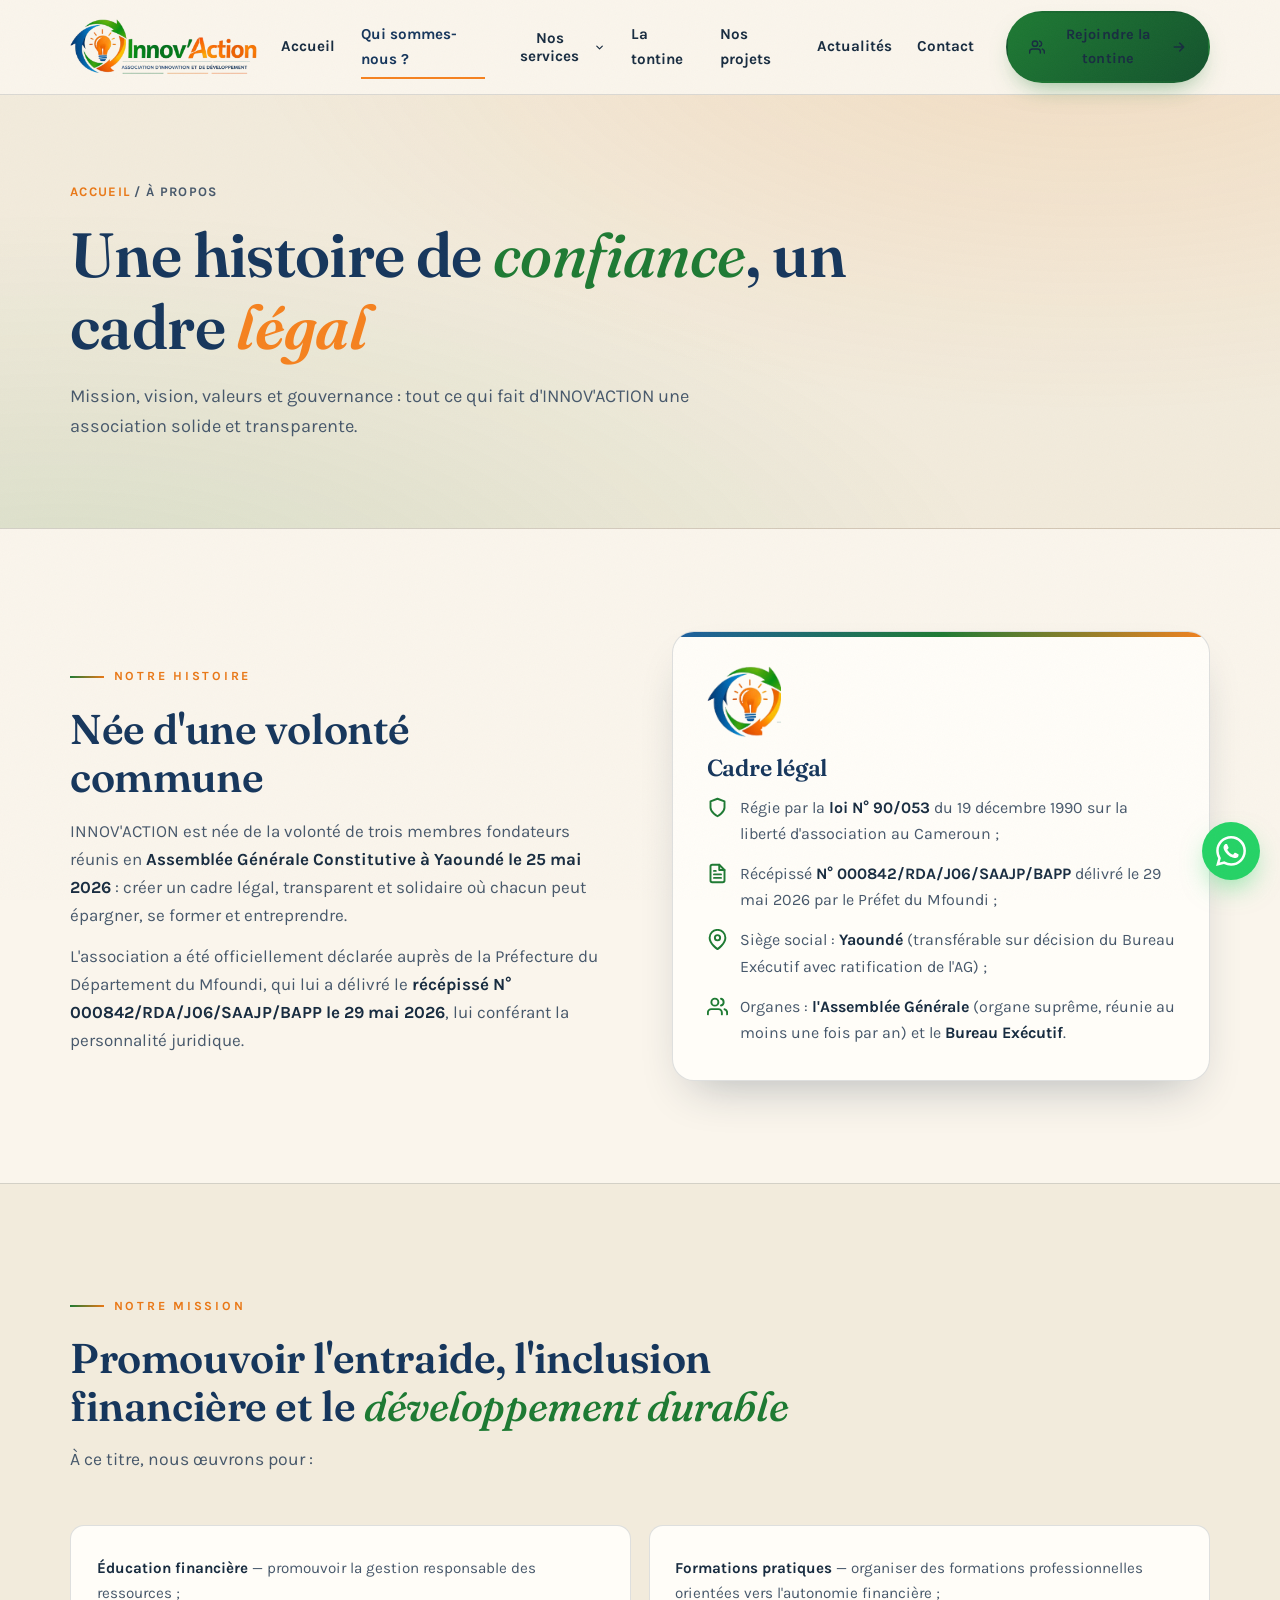
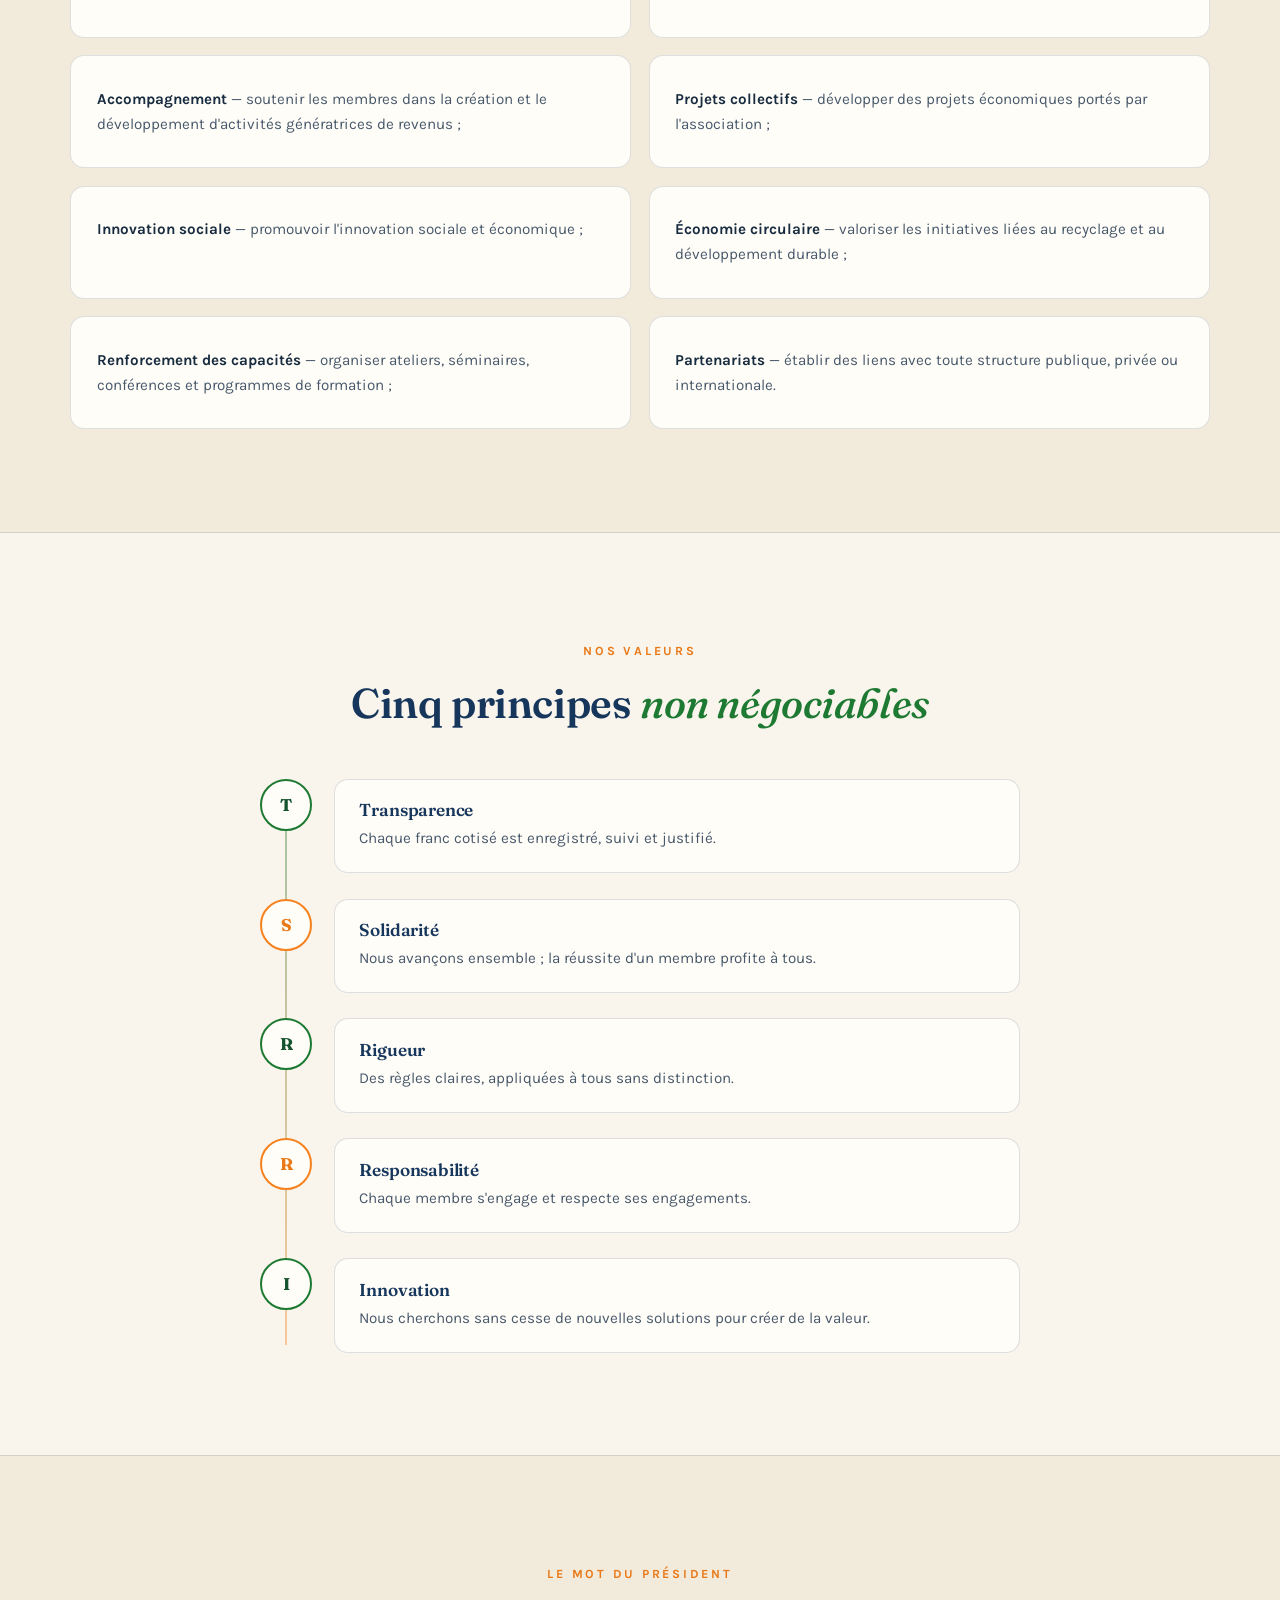
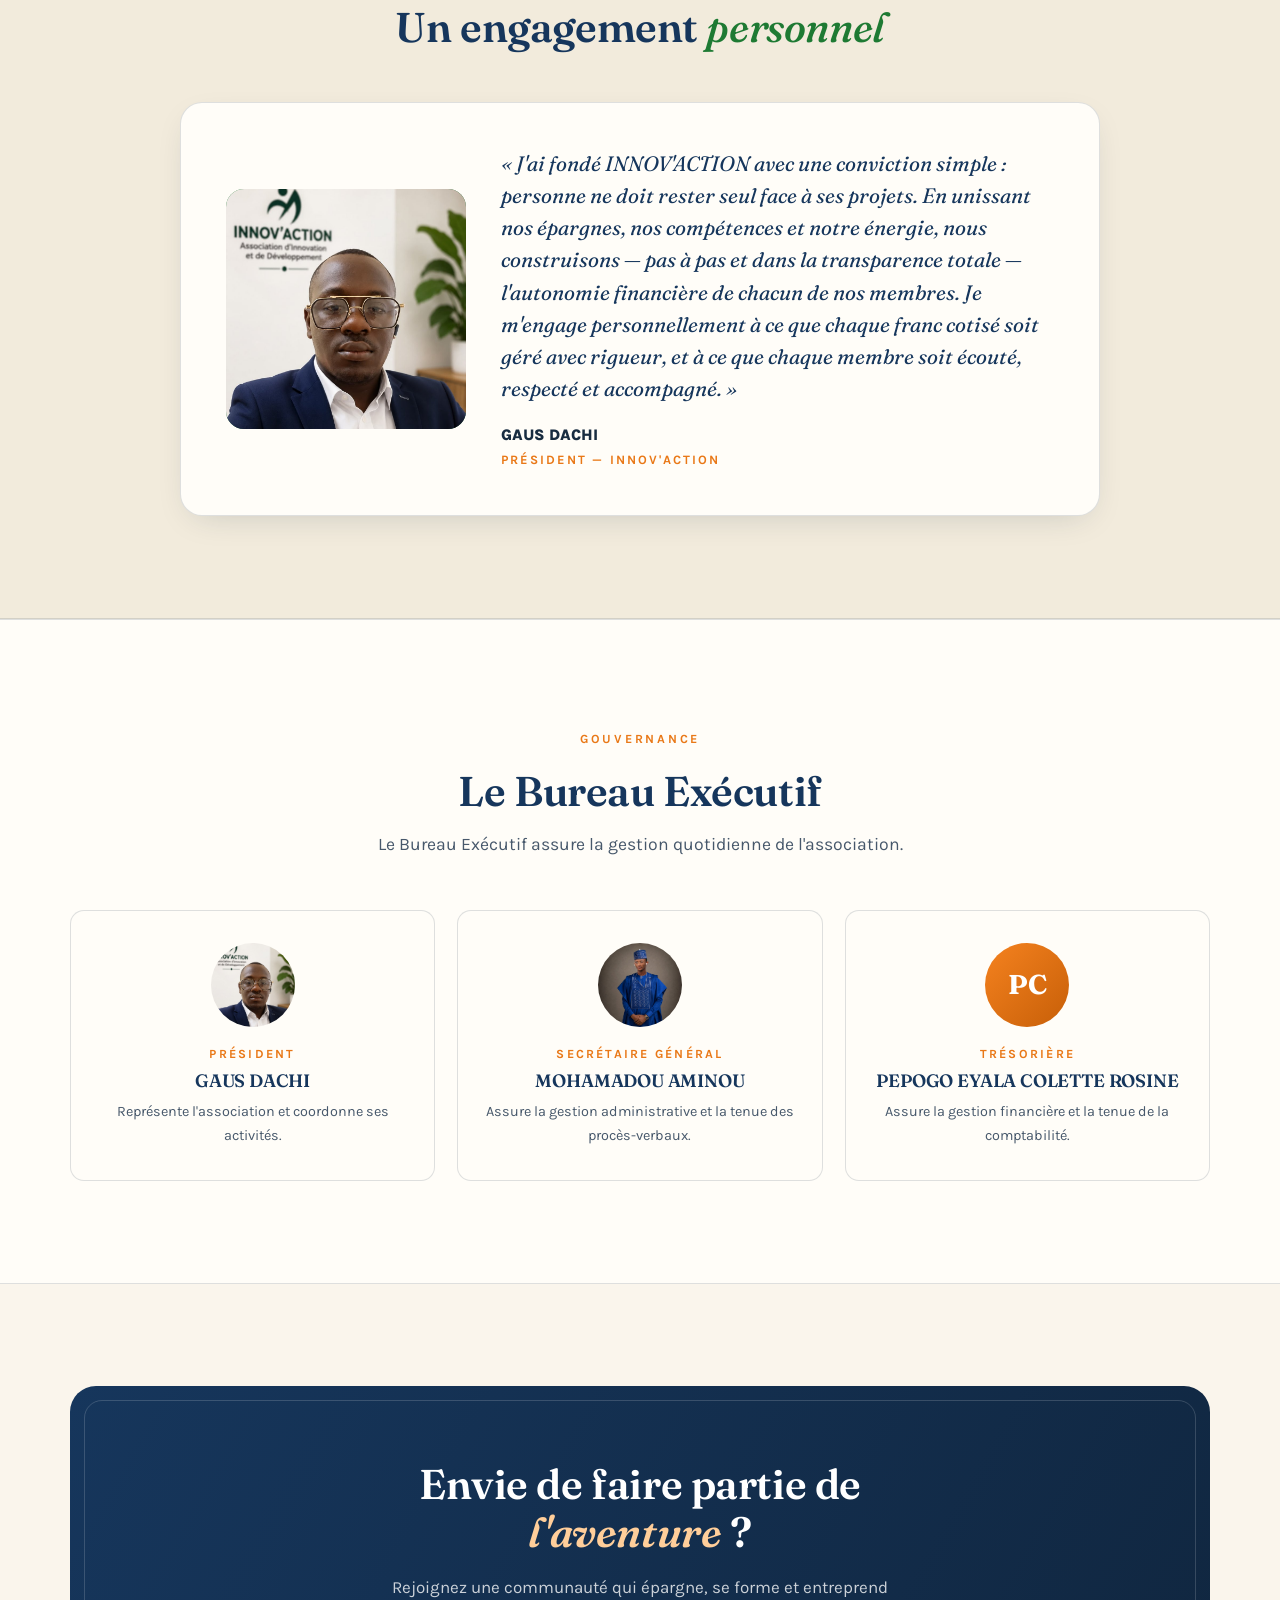
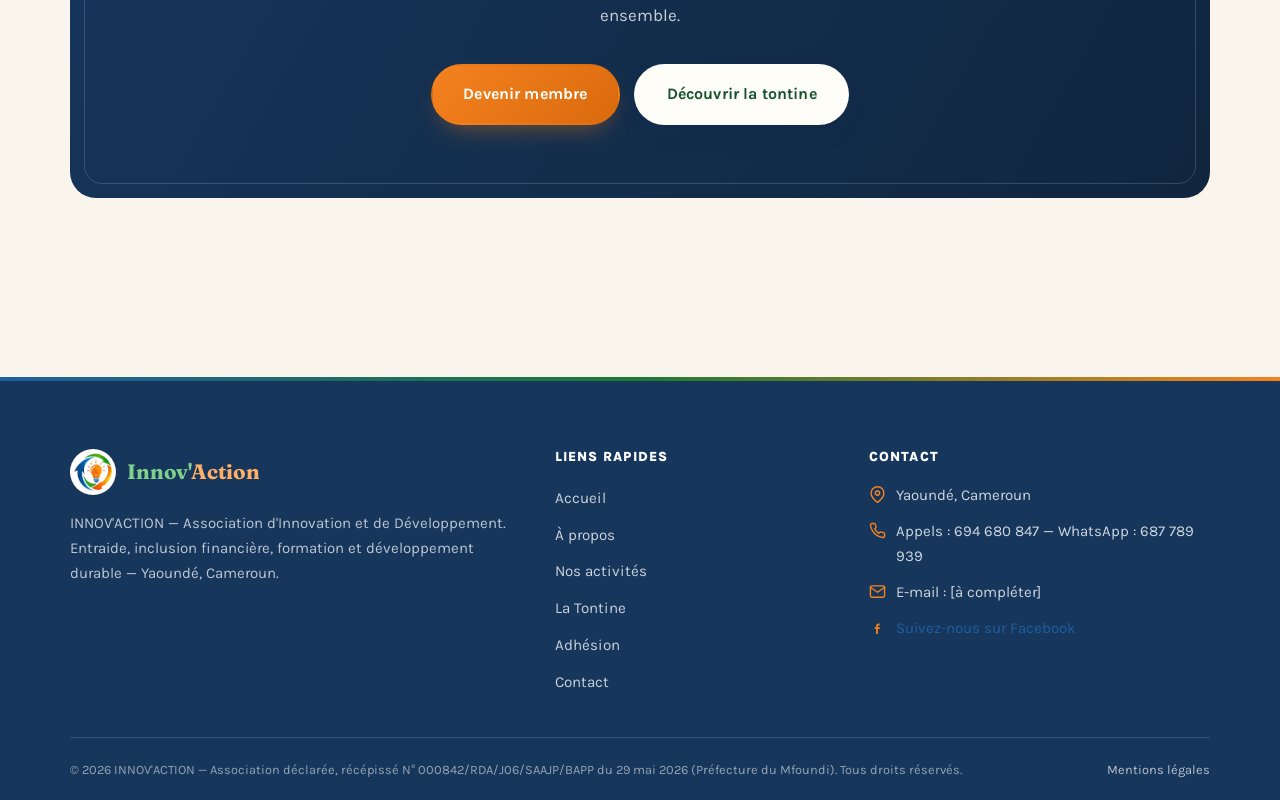
==== commit e42c953a: "Coordonnées officielles : WhatsApp 687 789 939 (formulaires + bouton flottant), appels 694 680 847 -" ====
--- a/a-propos.html
+++ b/a-propos.html
@@ -284,7 +284,7 @@
             </li>
             <li>
               <svg viewBox="0 0 24 24" fill="none" stroke="currentColor" stroke-width="2" stroke-linecap="round" stroke-linejoin="round"><path d="M22 16.92v3a2 2 0 0 1-2.18 2 19.79 19.79 0 0 1-8.63-3.07 19.5 19.5 0 0 1-6-6 19.79 19.79 0 0 1-3.07-8.67A2 2 0 0 1 4.11 2h3a2 2 0 0 1 2 1.72c.127.96.361 1.903.7 2.81a2 2 0 0 1-.45 2.11L8.09 9.91a16 16 0 0 0 6 6l1.27-1.27a2 2 0 0 1 2.11-.45c.907.339 1.85.573 2.81.7A2 2 0 0 1 22 16.92z"/></svg>
-              Tél. / WhatsApp : [à compléter]
+              Appels : 694 680 847 — WhatsApp : 687 789 939
             </li>
             <li>
               <svg viewBox="0 0 24 24" fill="none" stroke="currentColor" stroke-width="2" stroke-linecap="round" stroke-linejoin="round"><path d="M4 4h16c1.1 0 2 .9 2 2v12c0 1.1-.9 2-2 2H4c-1.1 0-2-.9-2-2V6c0-1.1.9-2 2-2z"/><path d="M22 6l-10 7L2 6"/></svg>
